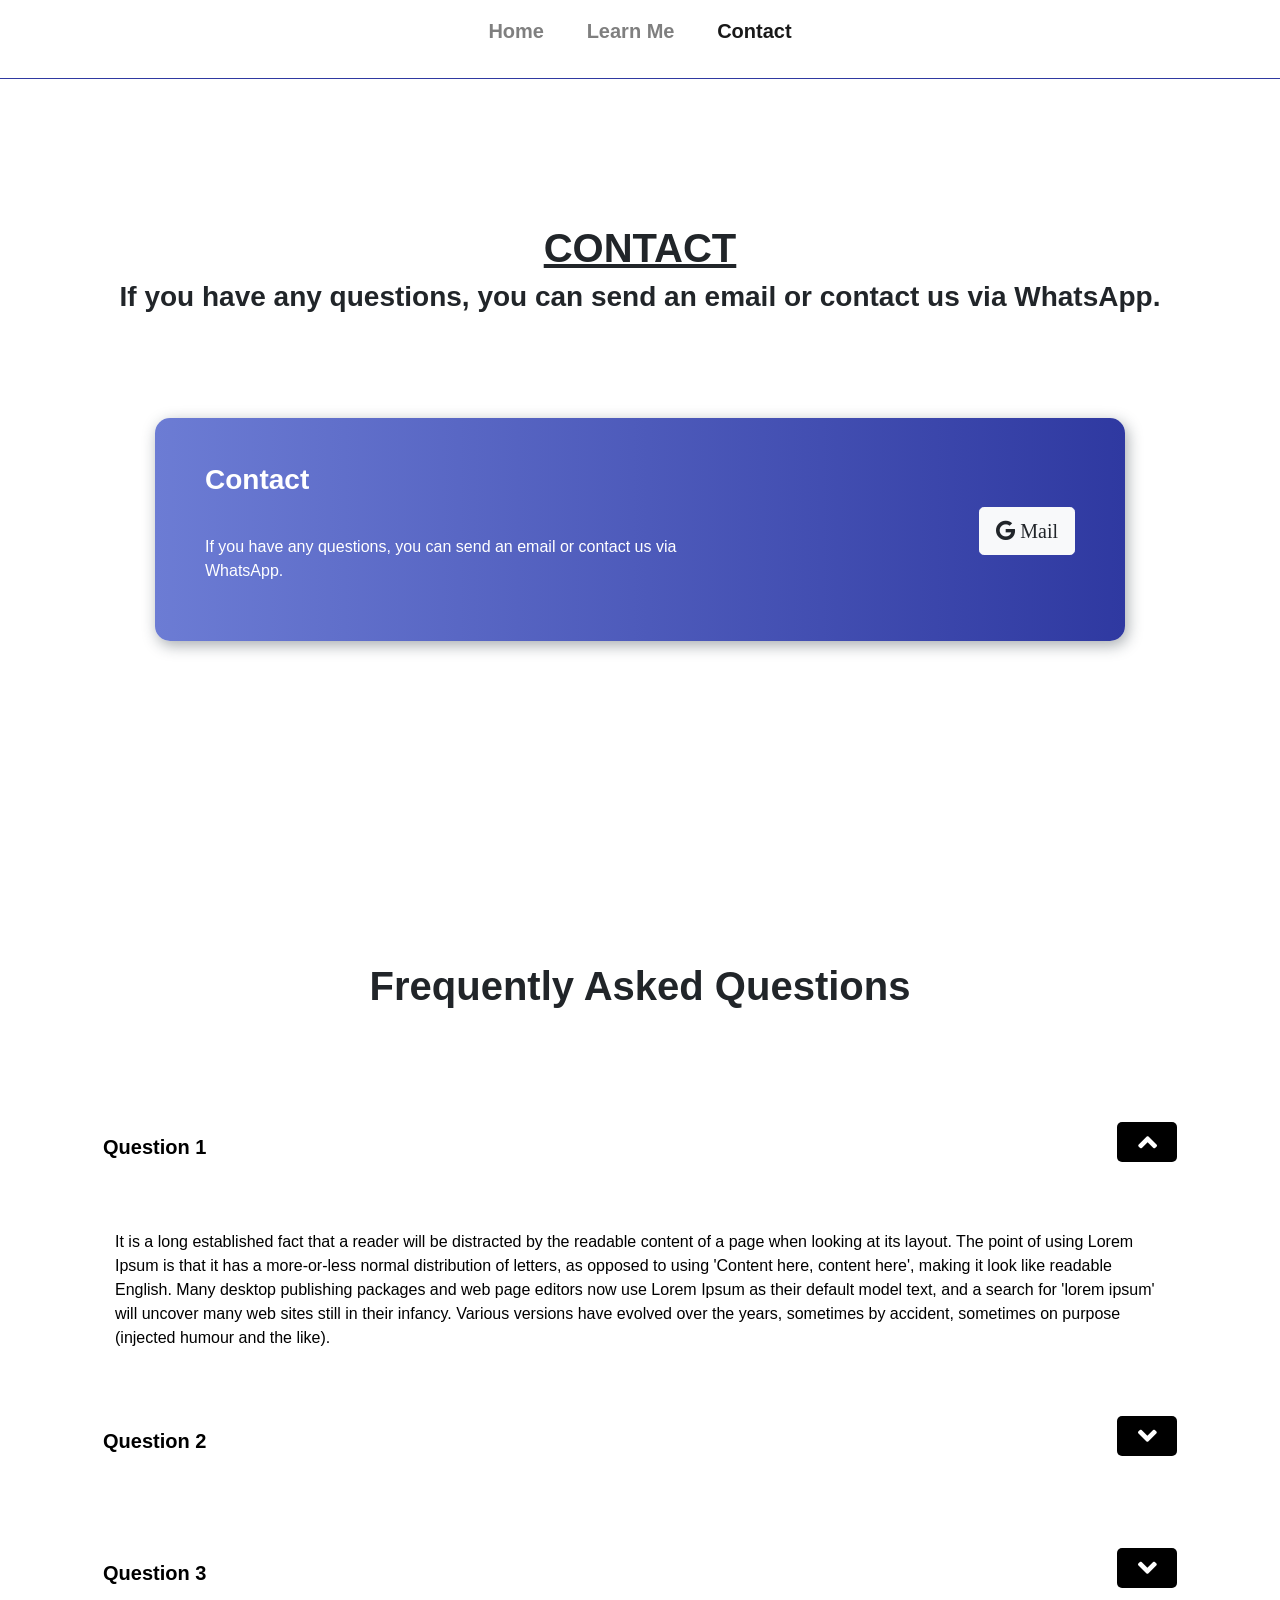
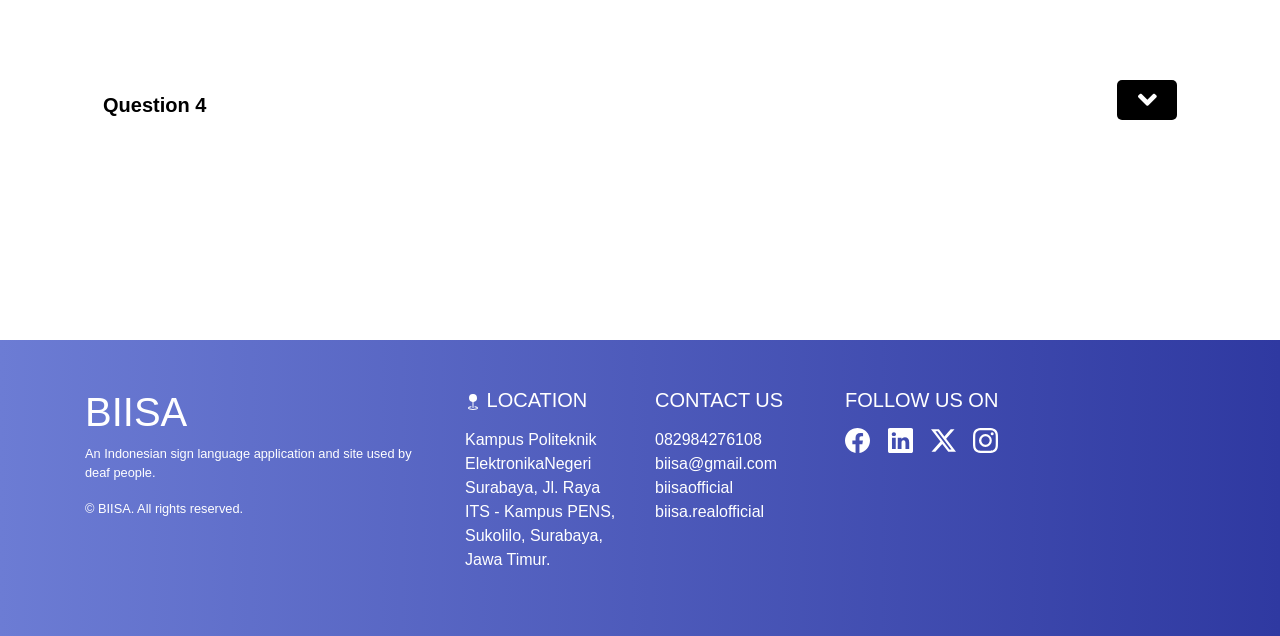
==== contact.html @ 0983f587 "first commit" ====
<!DOCTYPE html>
<html lang="en">
<head>
  <meta charset="UTF-8">
  <meta name="viewport" content="width=device-width, initial-scale=1.0">
  <title>BIISA Education</title>
  <!-- Bootstrap CSS -->
  <link rel="stylesheet" href="https://stackpath.bootstrapcdn.com/bootstrap/4.5.2/css/bootstrap.min.css">
  <link rel="stylesheet" href="https://cdnjs.cloudflare.com/ajax/libs/font-awesome/5.13.1/css/all.min.css" integrity="sha256-2XFplPlrFClt0bIdPgpz8H7ojnk10H69xRqd9+uTShA=" crossorigin="anonymous" />
  <style>
    .navbar{
      transition: all 0.3s;
      background: none;
    }
    .navbar a{
      font-size: 20px;
    }
    .nav-link{
      font-size: 18px;
    }
    .nav-link:hover{
      color: grey;
    }
    .custom-hr {
      border-top: 1px solid #2f39a1;
      margin-bottom: 20px;
      height: 5px;
    }


    .deneb_cta .cta_wrapper {
    padding: 45px 50px 42px;
    max-width: 970px;
    border-radius: 15px;
    margin: auto;
    margin-bottom: -135px;
    position: relative;
    background-image: -moz-linear-gradient(0deg, #6c7cd4 0%, #2f39a1 100%);
    background-image: -webkit-linear-gradient(0deg, #6c7cd4 0%, #2f39a1 100%);
    background-image: -ms-linear-gradient(0deg, #6c7cd4 0%, #2f39a1 100%);
    box-shadow: 2.5px 4.33px 15px 0px rgba(33, 45, 56, 0.4);
    z-index: 1;
}
.deneb_cta .cta_wrapper:after {
    content: "";
    background-position: bottom;
    width: 100%;
    height: 100%;
    position: absolute;
    bottom: 0;
    left: 0;
    z-index: -1;
}
.deneb_cta .cta_wrapper .cta_content h3 {
    color: #fff;
    font-weight: bold;
}
@media (max-width: 767px) {
    .deneb_cta .cta_wrapper .cta_content h3 {
        font-size: 24px;
    }
}
.deneb_cta .cta_wrapper .cta_content h3:after {
    content: "";
    display: block;
    max-width: 110px;
    height: 2px;
    margin-top: 13px;
    margin-bottom: 24px;
}
.deneb_cta .cta_wrapper .cta_content p {
    color: #fff;
}
.deneb_cta .cta_wrapper .button_box {
    float: right;
}
@media only screen and (min-width: 768px) and (max-width: 991px) {
    .deneb_cta .cta_wrapper .button_box {
        float: none;
        text-align: left;
        margin-top: 30px;
    }
}
@media (max-width: 767px) {
    .deneb_cta .cta_wrapper .button_box {
        float: none;
        text-align: center;
        margin-top: 30px;
    }
}
.deneb_cta .cta_wrapper .button_box .deneb_btn {
    background: #fff;
    color: #6c7cd4;
}
.deneb_cta .cta_wrapper .button_box .deneb_btn:hover,
.deneb_cta .cta_wrapper .button_box .deneb_btn:focus {
    box-shadow: 2.5px 4.33px 15px 0px rgba(0, 0, 0, 0.15);
} 


.accordion{
  margin: 40px 0;
}
.accordion .item {
    border: none;
    margin-bottom: 50px;
    background: none;
}
.t-p{
  color: rgb(0, 0, 0);
  padding: 40px 30px 0px 30px;
}
.accordion .item .item-header h2 button.btn.btn-link {
    background: #ffffff;
    color: rgb(0, 0, 0);
    border-radius: 0px;
    
    font-size: 20px;
    font-weight: 400;
    line-height: 2.5;
    text-decoration: none;
}
.accordion .item .item-header {
    border-bottom: none;
    background: transparent;
    padding: 0px;
    margin: 2px;
}

.accordion .item .item-header h2 button {
    color: rgb(10, 8, 8);
    font-size: 20px;
    padding: 15px;
    display: block;
    width: 100%;
    text-align: left;
}

.accordion .item .item-header h2 i {
    float: right;
    font-size: 30px;
    color: #ffffff;
    background-color: rgb(0, 0, 0);
    width: 60px;
    height: 40px;
    display: flex;
    justify-content: center;
    align-items: center;
    border-radius: 5px;
}

button.btn.btn-link.collapsed i {
    transform: rotate(0deg);
}

button.btn.btn-link i {
    transform: rotate(180deg);
    transition: 0.5s;
}





    .footer{
    background-image: -moz-linear-gradient(0deg, #6c7cd4 0%, #2f39a1 100%);
    background-image: -webkit-linear-gradient(0deg, #6c7cd4 0%, #2f39a1 100%);
    background-image: -ms-linear-gradient(0deg, #6c7cd4 0%, #2f39a1 100%);
    }
    
  </style>
</head>
<body>

  <section>
    <nav class="navbar navbar-expand-lg navbar-light">
      <!-- <img src="image/logo.png" class="mt-2" height="40" alt=""> -->
      <button class="navbar-toggler" type="button" data-toggle="collapse" data-target="#navbarSupportedContent" aria-controls="navbarSupportedContent" aria-expanded="false" aria-label="Toggle navigation">
        <span class="navbar-toggler-icon"></span>
      </button>
    
      <div class="collapse navbar-collapse " id="navbarSupportedContent">
        <ul class="navbar-nav mx-auto">
          <li class="nav-item">
            <a class="nav-link" href="index.html"><strong>Home</strong></a>
          </li>&nbsp;&nbsp;&nbsp;&nbsp;&nbsp;&nbsp;
          <li class="nav-item">
            <a class="nav-link" href="learn.html"><strong>Learn Me</strong></a>
          </li>&nbsp;&nbsp;&nbsp;&nbsp;&nbsp;&nbsp;
          <li class="nav-item active">
            <a class="nav-link" href="contact.html"><strong>Contact</strong><span class="sr-only">(current)</span></a>
          </li>
          
        </ul>
        <!-- <ul class="navbar-nav ml-auto">
          <li class="nav-item dropdown">
            <a class="nav-link dropdown-toggle" href="#" id="navbarDropdown" role="button" data-toggle="dropdown" aria-haspopup="true" aria-expanded="false">
              <img src="image/eng.png" height="70">
              EN
            </a>
            <div class="dropdown-menu section rounded" aria-labelledby="navbarDropdown">
              <a class="dropdown-item" href="#">Indonesia</a>
              <a class="dropdown-item" href="#">English</a>
              
            </div>
          </li>
        </ul>&nbsp;&nbsp;&nbsp;&nbsp;&nbsp;&nbsp;&nbsp;&nbsp;&nbsp;&nbsp;&nbsp;
   -->
        <!-- <form class="form-inline my-2 my-lg-0">
          <button class="btn btn-outline-secondary my-2 my-sm-0" type="submit">Login</button>&nbsp;&nbsp;&nbsp;
          <button class="btn  my-2 my-sm-0" type="submit" style="background-color: #2e397a; color: #fff;">Sign Up</button>
        </form> -->
      </div>
    </nav><hr class="custom-hr">
  </section><br><br><br><br><br>

  <h1 class="text-center"><u><strong>CONTACT</strong></u></h1>
  <h3 class="text-center"><strong>If you have any questions, you can send an email or contact us via WhatsApp.</strong></h3>

  <link rel="stylesheet" href="https://cdnjs.cloudflare.com/ajax/libs/font-awesome/5.13.1/css/all.min.css" integrity="sha256-2XFplPlrFClt0bIdPgpz8H7ojnk10H69xRqd9+uTShA=" crossorigin="anonymous" />
  <section class="deneb_cta">
    <div class="container">
      <br><br><br><br>
      <div class="cta_wrapper">
        <div class="row align-items-center">
          <div class="col-lg-7">
            <div class="cta_content">
              <h3>Contact</h3>
              <p>If you have any questions, you can send an email or contact us via WhatsApp.</p>
            </div>
          </div>
          <div class="col-lg-5">
            <div class="button_box">
              <button class="btn btn-light btn-lg action-button" type="button"><i class="fab fa-google fab-icon">&nbsp;Mail</i></button>
            </div>
          </div>
        </div>
      </div>
    </div>
  </section><br><br><br><br><br><br><br><br><br><br><br><br><br><br><br><br><br><br><br>


  <section>
    <div class="container">
      <h1 class="text-center" style="font-size: 40px;"><strong>Frequently Asked Questions</strong></h1><br><br>
      <div class="accordion" id="accordionExample">
        <div class="item">
           <div class="item-header" id="headingOne">
              <h2 class="mb-0">
                 <button class="btn btn-link" type="button" data-toggle="collapse"
                    data-target="#collapseOne" aria-expanded="true" aria-controls="collapseOne">
                 <strong>Question 1</strong>
                 <i class="fa fa-angle-down"></i>
                 </button>
              </h2>
           </div>
           <div id="collapseOne" class="collapse show" aria-labelledby="headingOne"
              data-parent="#accordionExample">
              <div class="t-p">
      It is a long established fact that a reader will be distracted by the readable content of a page when looking at its layout. The point of using Lorem Ipsum is that it has a more-or-less normal distribution of letters, as opposed to using 'Content here, content here', making it look like readable English. Many desktop publishing packages and web page editors now use Lorem Ipsum as their default model text, and a search for 'lorem ipsum' will uncover many web sites still in their infancy. Various versions have evolved over the years, sometimes by accident, sometimes on purpose (injected humour and the like).
              </div>
           </div>
        </div>
        <div class="item">
           <div class="item-header" id="headingTwo">
              <h2 class="mb-0">
                 <button class="btn btn-link collapsed" type="button" data-toggle="collapse"
                    data-target="#collapseTwo" aria-expanded="false" aria-controls="collapseTwo">
                    <strong>Question 2</strong>
                 <i class="fa fa-angle-down"></i>
                 </button>
              </h2>
           </div>
           <div id="collapseTwo" class="collapse" aria-labelledby="headingTwo"
              data-parent="#accordionExample">
              <div class="t-p">
      It is a long established fact that a reader will be distracted by the readable content of a page when looking at its layout. The point of using Lorem Ipsum is that it has a more-or-less normal distribution of letters, as opposed to using 'Content here, content here', making it look like readable English. Many desktop publishing packages and web page editors now use Lorem Ipsum as their default model text, and a search for 'lorem ipsum' will uncover many web sites still in their infancy. Various versions have evolved over the years, sometimes by accident, sometimes on purpose (injected humour and the like).
              </div>
           </div>
        </div>
        <div class="item">
           <div class="item-header" id="headingThree">
              <h2 class="mb-0">
                 <button class="btn btn-link collapsed" type="button" data-toggle="collapse"
                    data-target="#collapseThree" aria-expanded="false"
                    aria-controls="collapseThree">
                    <strong>Question 3</strong>
                 <i class="fa fa-angle-down"></i>
                 </button>
              </h2>
           </div>
           <div id="collapseThree" class="collapse" aria-labelledby="headingThree"
              data-parent="#accordionExample">
              <div class="t-p">
      It is a long established fact that a reader will be distracted by the readable content of a page when looking at its layout. The point of using Lorem Ipsum is that it has a more-or-less normal distribution of letters, as opposed to using 'Content here, content here', making it look like readable English. Many desktop publishing packages and web page editors now use Lorem Ipsum as their default model text, and a search for 'lorem ipsum' will uncover many web sites still in their infancy. Various versions have evolved over the years, sometimes by accident, sometimes on purpose (injected humour and the like).
              </div>
           </div>
        </div>
        <div class="item">
           <div class="item-header" id="headingFour">
              <h2 class="mb-0">
                 <button class="btn btn-link collapsed" type="button" data-toggle="collapse"
                    data-target="#collapseFour" aria-expanded="false"
                    aria-controls="collapseFour">
                    <strong>Question 4</strong>
                 <i class="fa fa-angle-down"></i>
                 </button>
              </h2>
           </div>
           <div id="collapseFour" class="collapse" aria-labelledby="headingFour"
              data-parent="#accordionExample">
              <div class="t-p">
                 It is a long established fact that a reader will be distracted by the readable content of a page when looking at its layout. The point of using Lorem Ipsum is that it has a more-or-less normal distribution of letters, as opposed to using 'Content here, content here', making it look like readable English. Many desktop publishing packages and web page editors now use Lorem Ipsum as their default model text, and a search for 'lorem ipsum' will uncover many web sites still in their infancy. Various versions have evolved over the years, sometimes by accident, sometimes on purpose (injected humour and the like).
              </div>
           </div>
        </div>
      </div>
      </div>
  </section><br><br><br><br><br><br>

  

  <section class="footer">
    <footer class="w-100 py-4 flex-shrink-0">
      <div class="container py-4">
          <div class="row gy-4 gx-5">
              <div class="col-lg-4 col-md-6">
                  <h5 class="h1 text-white">BIISA</h5>
                  <p class="small text-white">An Indonesian sign language application and site used by deaf people.</p>
                  <p class="small text-white mb-0">&copy; BIISA. All rights reserved.</p>
              </div>
              <div class="col-lg-2 col-md-6">
                  <h5 class="text-white mb-3"><svg xmlns="http://www.w3.org/2000/svg" width="16" height="16" fill="currentColor" class="bi bi-geo-fill" viewBox="0 0 16 16">
                    <path fill-rule="evenodd" d="M4 4a4 4 0 1 1 4.5 3.969V13.5a.5.5 0 0 1-1 0V7.97A4 4 0 0 1 4 3.999zm2.493 8.574a.5.5 0 0 1-.411.575c-.712.118-1.28.295-1.655.493a1.319 1.319 0 0 0-.37.265.301.301 0 0 0-.057.09V14l.002.008a.147.147 0 0 0 .016.033.617.617 0 0 0 .145.15c.165.13.435.27.813.395.751.25 1.82.414 3.024.414s2.273-.163 3.024-.414c.378-.126.648-.265.813-.395a.619.619 0 0 0 .146-.15.148.148 0 0 0 .015-.033L12 14v-.004a.301.301 0 0 0-.057-.09 1.318 1.318 0 0 0-.37-.264c-.376-.198-.943-.375-1.655-.493a.5.5 0 1 1 .164-.986c.77.127 1.452.328 1.957.594C12.5 13 13 13.4 13 14c0 .426-.26.752-.544.977-.29.228-.68.413-1.116.558-.878.293-2.059.465-3.34.465-1.281 0-2.462-.172-3.34-.465-.436-.145-.826-.33-1.116-.558C3.26 14.752 3 14.426 3 14c0-.599.5-1 .961-1.243.505-.266 1.187-.467 1.957-.594a.5.5 0 0 1 .575.411"/>
                  </svg>&nbsp;LOCATION</h5>
                  <p class="text-white mb-3">Kampus Politeknik 
                    ElektronikaNegeri 
                    Surabaya, Jl. Raya ITS - 
                    Kampus PENS, Sukolilo, 
                    Surabaya, Jawa Timur.</p>
              </div>
              <div class="col-lg-2 col-md-6">
                  <h5 class="text-white mb-3">CONTACT US</h5>
                  <ul class="list-unstyled text-muted">
                      <li><a href="#" class="text-white mb-3">082984276108</a></li>
                      <li><a href="#" class="text-white mb-3">biisa@gmail.com</a></li>
                      <li><a href="#" class="text-white mb-3">biisaofficial</a></li>
                      <li><a href="#" class="text-white mb-3">biisa.realofficial</a></li>
                  </ul>
              </div>
              <div class="col-lg-4 col-md-6">
                  <h5 class="text-white mb-3">FOLLOW US ON</h5>
                  <svg xmlns="http://www.w3.org/2000/svg" width="25" height="25" fill="currentColor" class="bi bi-facebook" viewBox="0 0 16 16" color="white">
                    <path d="M16 8.049c0-4.446-3.582-8.05-8-8.05C3.58 0-.002 3.603-.002 8.05c0 4.017 2.926 7.347 6.75 7.951v-5.625h-2.03V8.05H6.75V6.275c0-2.017 1.195-3.131 3.022-3.131.876 0 1.791.157 1.791.157v1.98h-1.009c-.993 0-1.303.621-1.303 1.258v1.51h2.218l-.354 2.326H9.25V16c3.824-.604 6.75-3.934 6.75-7.951"/>
                  </svg>
                  &nbsp;&nbsp;
                  <svg xmlns="http://www.w3.org/2000/svg" width="25" height="25" fill="currentColor" class="bi bi-linkedin" viewBox="0 0 16 16" color="white">
                    <path d="M0 1.146C0 .513.526 0 1.175 0h13.65C15.474 0 16 .513 16 1.146v13.708c0 .633-.526 1.146-1.175 1.146H1.175C.526 16 0 15.487 0 14.854V1.146zm4.943 12.248V6.169H2.542v7.225h2.401m-1.2-8.212c.837 0 1.358-.554 1.358-1.248-.015-.709-.52-1.248-1.342-1.248-.822 0-1.359.54-1.359 1.248 0 .694.521 1.248 1.327 1.248h.016zm4.908 8.212V9.359c0-.216.016-.432.08-.586.173-.431.568-.878 1.232-.878.869 0 1.216.662 1.216 1.634v3.865h2.401V9.25c0-2.22-1.184-3.252-2.764-3.252-1.274 0-1.845.7-2.165 1.193v.025h-.016a5.54 5.54 0 0 1 .016-.025V6.169h-2.4c.03.678 0 7.225 0 7.225h2.4"/>
                  </svg>
                  &nbsp;&nbsp;
                  <svg xmlns="http://www.w3.org/2000/svg" width="25" height="25" fill="currentColor" class="bi bi-twitter-x" viewBox="0 0 16 16" color="white">
                    <path d="M12.6.75h2.454l-5.36 6.142L16 15.25h-4.937l-3.867-5.07-4.425 5.07H.316l5.733-6.57L0 .75h5.063l3.495 4.633L12.601.75Zm-.86 13.028h1.36L4.323 2.145H2.865l8.875 11.633Z"/>
                  </svg>
                  &nbsp;&nbsp;
                  <svg xmlns="http://www.w3.org/2000/svg" width="25" height="25" fill="currentColor" class="bi bi-instagram" viewBox="0 0 16 16" color="white">
                    <path d="M8 0C5.829 0 5.556.01 4.703.048 3.85.088 3.269.222 2.76.42a3.917 3.917 0 0 0-1.417.923A3.927 3.927 0 0 0 .42 2.76C.222 3.268.087 3.85.048 4.7.01 5.555 0 5.827 0 8.001c0 2.172.01 2.444.048 3.297.04.852.174 1.433.372 1.942.205.526.478.972.923 1.417.444.445.89.719 1.416.923.51.198 1.09.333 1.942.372C5.555 15.99 5.827 16 8 16s2.444-.01 3.298-.048c.851-.04 1.434-.174 1.943-.372a3.916 3.916 0 0 0 1.416-.923c.445-.445.718-.891.923-1.417.197-.509.332-1.09.372-1.942C15.99 10.445 16 10.173 16 8s-.01-2.445-.048-3.299c-.04-.851-.175-1.433-.372-1.941a3.926 3.926 0 0 0-.923-1.417A3.911 3.911 0 0 0 13.24.42c-.51-.198-1.092-.333-1.943-.372C10.443.01 10.172 0 7.998 0h.003zm-.717 1.442h.718c2.136 0 2.389.007 3.232.046.78.035 1.204.166 1.486.275.373.145.64.319.92.599.28.28.453.546.598.92.11.281.24.705.275 1.485.039.843.047 1.096.047 3.231s-.008 2.389-.047 3.232c-.035.78-.166 1.203-.275 1.485a2.47 2.47 0 0 1-.599.919c-.28.28-.546.453-.92.598-.28.11-.704.24-1.485.276-.843.038-1.096.047-3.232.047s-2.39-.009-3.233-.047c-.78-.036-1.203-.166-1.485-.276a2.478 2.478 0 0 1-.92-.598 2.48 2.48 0 0 1-.6-.92c-.109-.281-.24-.705-.275-1.485-.038-.843-.046-1.096-.046-3.233 0-2.136.008-2.388.046-3.231.036-.78.166-1.204.276-1.486.145-.373.319-.64.599-.92.28-.28.546-.453.92-.598.282-.11.705-.24 1.485-.276.738-.034 1.024-.044 2.515-.045v.002zm4.988 1.328a.96.96 0 1 0 0 1.92.96.96 0 0 0 0-1.92zm-4.27 1.122a4.109 4.109 0 1 0 0 8.217 4.109 4.109 0 0 0 0-8.217zm0 1.441a2.667 2.667 0 1 1 0 5.334 2.667 2.667 0 0 1 0-5.334"/>
                  </svg>
                  
              </div>
          </div>
      </div>
  </footer>
  </section>
    

  

  <!-- Bootstrap JS -->
  <script src="https://code.jquery.com/jquery-3.5.1.slim.min.js"></script>
  <script src="https://cdn.jsdelivr.net/npm/@popperjs/core@2.9.2/dist/umd/popper.min.js"></script>
  <script src="https://stackpath.bootstrapcdn.com/bootstrap/4.5.2/js/bootstrap.min.js"></script>
  <script>
    
  </script>

</body>
</html>
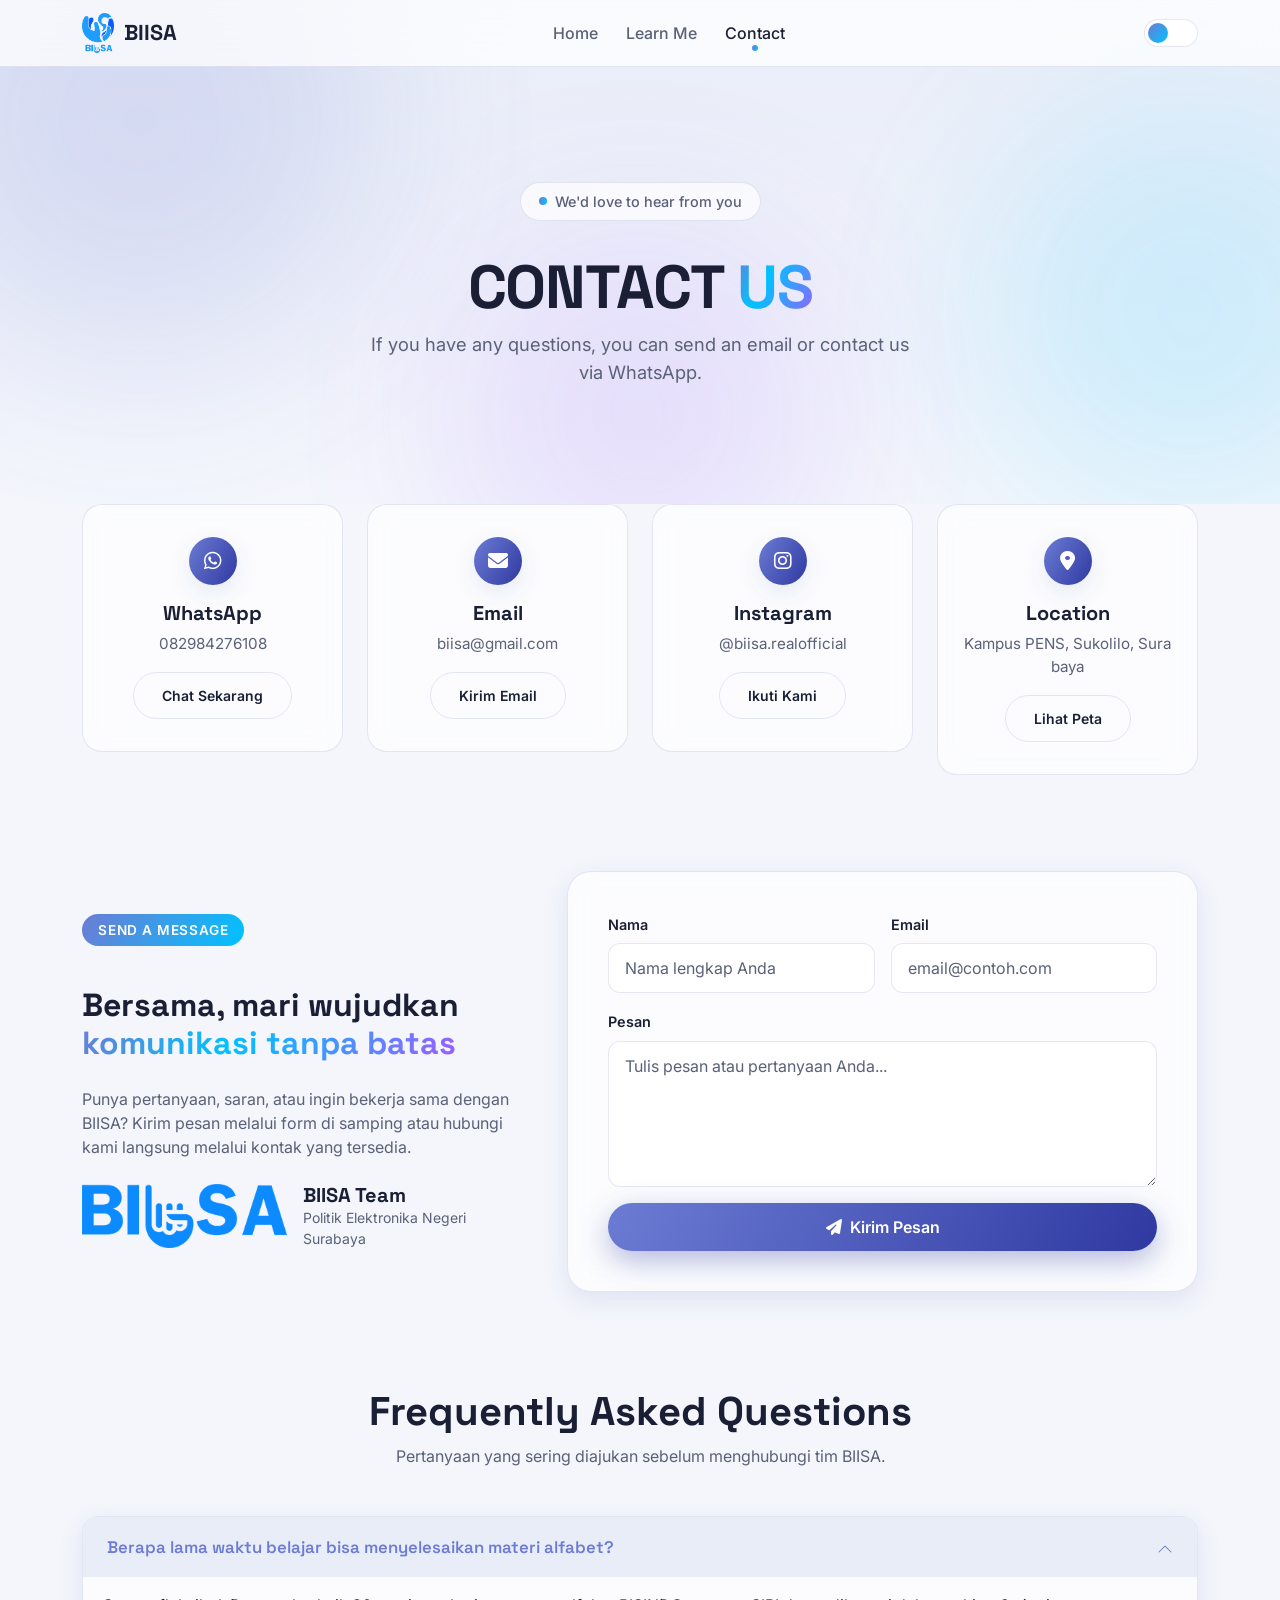
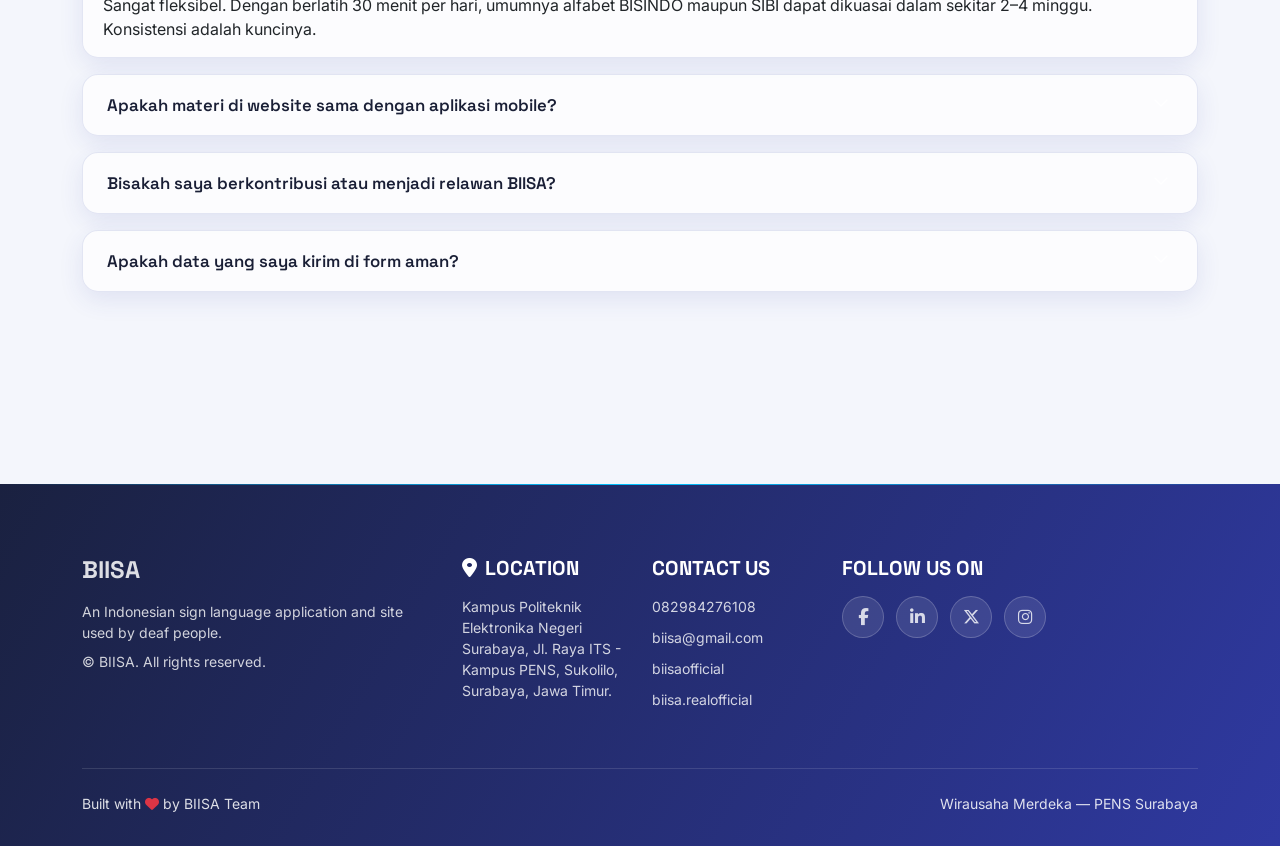
==== commit 247c061d: "upgrade 001" ====
--- a/contact.html
+++ b/contact.html
@@ -3,385 +3,269 @@
 <head>
   <meta charset="UTF-8">
   <meta name="viewport" content="width=device-width, initial-scale=1.0">
-  <title>BIISA Education</title>
-  <!-- Bootstrap CSS -->
-  <link rel="stylesheet" href="https://stackpath.bootstrapcdn.com/bootstrap/4.5.2/css/bootstrap.min.css">
-  <link rel="stylesheet" href="https://cdnjs.cloudflare.com/ajax/libs/font-awesome/5.13.1/css/all.min.css" integrity="sha256-2XFplPlrFClt0bIdPgpz8H7ojnk10H69xRqd9+uTShA=" crossorigin="anonymous" />
-  <style>
-    .navbar{
-      transition: all 0.3s;
-      background: none;
-    }
-    .navbar a{
-      font-size: 20px;
-    }
-    .nav-link{
-      font-size: 18px;
-    }
-    .nav-link:hover{
-      color: grey;
-    }
-    .custom-hr {
-      border-top: 1px solid #2f39a1;
-      margin-bottom: 20px;
-      height: 5px;
-    }
-
-
-    .deneb_cta .cta_wrapper {
-    padding: 45px 50px 42px;
-    max-width: 970px;
-    border-radius: 15px;
-    margin: auto;
-    margin-bottom: -135px;
-    position: relative;
-    background-image: -moz-linear-gradient(0deg, #6c7cd4 0%, #2f39a1 100%);
-    background-image: -webkit-linear-gradient(0deg, #6c7cd4 0%, #2f39a1 100%);
-    background-image: -ms-linear-gradient(0deg, #6c7cd4 0%, #2f39a1 100%);
-    box-shadow: 2.5px 4.33px 15px 0px rgba(33, 45, 56, 0.4);
-    z-index: 1;
-}
-.deneb_cta .cta_wrapper:after {
-    content: "";
-    background-position: bottom;
-    width: 100%;
-    height: 100%;
-    position: absolute;
-    bottom: 0;
-    left: 0;
-    z-index: -1;
-}
-.deneb_cta .cta_wrapper .cta_content h3 {
-    color: #fff;
-    font-weight: bold;
-}
-@media (max-width: 767px) {
-    .deneb_cta .cta_wrapper .cta_content h3 {
-        font-size: 24px;
-    }
-}
-.deneb_cta .cta_wrapper .cta_content h3:after {
-    content: "";
-    display: block;
-    max-width: 110px;
-    height: 2px;
-    margin-top: 13px;
-    margin-bottom: 24px;
-}
-.deneb_cta .cta_wrapper .cta_content p {
-    color: #fff;
-}
-.deneb_cta .cta_wrapper .button_box {
-    float: right;
-}
-@media only screen and (min-width: 768px) and (max-width: 991px) {
-    .deneb_cta .cta_wrapper .button_box {
-        float: none;
-        text-align: left;
-        margin-top: 30px;
-    }
-}
-@media (max-width: 767px) {
-    .deneb_cta .cta_wrapper .button_box {
-        float: none;
-        text-align: center;
-        margin-top: 30px;
-    }
-}
-.deneb_cta .cta_wrapper .button_box .deneb_btn {
-    background: #fff;
-    color: #6c7cd4;
-}
-.deneb_cta .cta_wrapper .button_box .deneb_btn:hover,
-.deneb_cta .cta_wrapper .button_box .deneb_btn:focus {
-    box-shadow: 2.5px 4.33px 15px 0px rgba(0, 0, 0, 0.15);
-} 
-
-
-.accordion{
-  margin: 40px 0;
-}
-.accordion .item {
-    border: none;
-    margin-bottom: 50px;
-    background: none;
-}
-.t-p{
-  color: rgb(0, 0, 0);
-  padding: 40px 30px 0px 30px;
-}
-.accordion .item .item-header h2 button.btn.btn-link {
-    background: #ffffff;
-    color: rgb(0, 0, 0);
-    border-radius: 0px;
-    
-    font-size: 20px;
-    font-weight: 400;
-    line-height: 2.5;
-    text-decoration: none;
-}
-.accordion .item .item-header {
-    border-bottom: none;
-    background: transparent;
-    padding: 0px;
-    margin: 2px;
-}
-
-.accordion .item .item-header h2 button {
-    color: rgb(10, 8, 8);
-    font-size: 20px;
-    padding: 15px;
-    display: block;
-    width: 100%;
-    text-align: left;
-}
-
-.accordion .item .item-header h2 i {
-    float: right;
-    font-size: 30px;
-    color: #ffffff;
-    background-color: rgb(0, 0, 0);
-    width: 60px;
-    height: 40px;
-    display: flex;
-    justify-content: center;
-    align-items: center;
-    border-radius: 5px;
-}
-
-button.btn.btn-link.collapsed i {
-    transform: rotate(0deg);
-}
-
-button.btn.btn-link i {
-    transform: rotate(180deg);
-    transition: 0.5s;
-}
-
-
-
-
-
-    .footer{
-    background-image: -moz-linear-gradient(0deg, #6c7cd4 0%, #2f39a1 100%);
-    background-image: -webkit-linear-gradient(0deg, #6c7cd4 0%, #2f39a1 100%);
-    background-image: -ms-linear-gradient(0deg, #6c7cd4 0%, #2f39a1 100%);
-    }
-    
-  </style>
+  <title>Contact | BIISA Education</title>
+
+  <!-- Bootstrap 5 + Icon + Font -->
+  <link href="https://cdn.jsdelivr.net/npm/bootstrap@5.3.3/dist/css/bootstrap.min.css" rel="stylesheet">
+  <link href="https://cdnjs.cloudflare.com/ajax/libs/font-awesome/6.5.2/css/all.min.css" rel="stylesheet">
+  <link href="https://fonts.googleapis.com/css2?family=Space+Grotesk:wght@400;500;600;700&family=Inter:wght@300;400;500;600;700&display=swap" rel="stylesheet">
+
+  <!-- AOS -->
+  <link href="https://unpkg.com/aos@2.3.1/dist/aos.css" rel="stylesheet">
+
+  <link rel="stylesheet" href="css/style.css">
 </head>
 <body>
 
-  <section>
-    <nav class="navbar navbar-expand-lg navbar-light">
-      <!-- <img src="image/logo.png" class="mt-2" height="40" alt=""> -->
-      <button class="navbar-toggler" type="button" data-toggle="collapse" data-target="#navbarSupportedContent" aria-controls="navbarSupportedContent" aria-expanded="false" aria-label="Toggle navigation">
+  <!-- Navbar -->
+  <nav class="navbar navbar-biisa navbar-expand-lg">
+    <div class="container">
+      <a class="navbar-brand" href="index.html">
+        <img src="image/logo2.png" alt="BIISA Logo">
+        <span>BIISA</span>
+      </a>
+      <button class="navbar-toggler" type="button" data-bs-toggle="collapse" data-bs-target="#navbarSupportedContent" aria-controls="navbarSupportedContent" aria-expanded="false" aria-label="Toggle navigation">
         <span class="navbar-toggler-icon"></span>
       </button>
-    
-      <div class="collapse navbar-collapse " id="navbarSupportedContent">
+
+      <div class="collapse navbar-collapse" id="navbarSupportedContent">
         <ul class="navbar-nav mx-auto">
-          <li class="nav-item">
-            <a class="nav-link" href="index.html"><strong>Home</strong></a>
-          </li>&nbsp;&nbsp;&nbsp;&nbsp;&nbsp;&nbsp;
-          <li class="nav-item">
-            <a class="nav-link" href="learn.html"><strong>Learn Me</strong></a>
-          </li>&nbsp;&nbsp;&nbsp;&nbsp;&nbsp;&nbsp;
-          <li class="nav-item active">
-            <a class="nav-link" href="contact.html"><strong>Contact</strong><span class="sr-only">(current)</span></a>
-          </li>
-          
+          <li class="nav-item"><a class="nav-link" href="index.html">Home</a></li>
+          <li class="nav-item"><a class="nav-link" href="learn.html">Learn Me</a></li>
+          <li class="nav-item"><a class="nav-link" href="contact.html">Contact</a></li>
         </ul>
-        <!-- <ul class="navbar-nav ml-auto">
-          <li class="nav-item dropdown">
-            <a class="nav-link dropdown-toggle" href="#" id="navbarDropdown" role="button" data-toggle="dropdown" aria-haspopup="true" aria-expanded="false">
-              <img src="image/eng.png" height="70">
-              EN
-            </a>
-            <div class="dropdown-menu section rounded" aria-labelledby="navbarDropdown">
-              <a class="dropdown-item" href="#">Indonesia</a>
-              <a class="dropdown-item" href="#">English</a>
-              
-            </div>
-          </li>
-        </ul>&nbsp;&nbsp;&nbsp;&nbsp;&nbsp;&nbsp;&nbsp;&nbsp;&nbsp;&nbsp;&nbsp;
-   -->
-        <!-- <form class="form-inline my-2 my-lg-0">
-          <button class="btn btn-outline-secondary my-2 my-sm-0" type="submit">Login</button>&nbsp;&nbsp;&nbsp;
-          <button class="btn  my-2 my-sm-0" type="submit" style="background-color: #2e397a; color: #fff;">Sign Up</button>
-        </form> -->
-      </div>
-    </nav><hr class="custom-hr">
-  </section><br><br><br><br><br>
-
-  <h1 class="text-center"><u><strong>CONTACT</strong></u></h1>
-  <h3 class="text-center"><strong>If you have any questions, you can send an email or contact us via WhatsApp.</strong></h3>
-
-  <link rel="stylesheet" href="https://cdnjs.cloudflare.com/ajax/libs/font-awesome/5.13.1/css/all.min.css" integrity="sha256-2XFplPlrFClt0bIdPgpz8H7ojnk10H69xRqd9+uTShA=" crossorigin="anonymous" />
-  <section class="deneb_cta">
-    <div class="container">
-      <br><br><br><br>
-      <div class="cta_wrapper">
-        <div class="row align-items-center">
-          <div class="col-lg-7">
-            <div class="cta_content">
-              <h3>Contact</h3>
-              <p>If you have any questions, you can send an email or contact us via WhatsApp.</p>
-            </div>
-          </div>
-          <div class="col-lg-5">
-            <div class="button_box">
-              <button class="btn btn-light btn-lg action-button" type="button"><i class="fab fa-google fab-icon">&nbsp;Mail</i></button>
-            </div>
-          </div>
-        </div>
-      </div>
-    </div>
-  </section><br><br><br><br><br><br><br><br><br><br><br><br><br><br><br><br><br><br><br>
-
-
-  <section>
-    <div class="container">
-      <h1 class="text-center" style="font-size: 40px;"><strong>Frequently Asked Questions</strong></h1><br><br>
-      <div class="accordion" id="accordionExample">
-        <div class="item">
-           <div class="item-header" id="headingOne">
-              <h2 class="mb-0">
-                 <button class="btn btn-link" type="button" data-toggle="collapse"
-                    data-target="#collapseOne" aria-expanded="true" aria-controls="collapseOne">
-                 <strong>Question 1</strong>
-                 <i class="fa fa-angle-down"></i>
-                 </button>
-              </h2>
-           </div>
-           <div id="collapseOne" class="collapse show" aria-labelledby="headingOne"
-              data-parent="#accordionExample">
-              <div class="t-p">
-      It is a long established fact that a reader will be distracted by the readable content of a page when looking at its layout. The point of using Lorem Ipsum is that it has a more-or-less normal distribution of letters, as opposed to using 'Content here, content here', making it look like readable English. Many desktop publishing packages and web page editors now use Lorem Ipsum as their default model text, and a search for 'lorem ipsum' will uncover many web sites still in their infancy. Various versions have evolved over the years, sometimes by accident, sometimes on purpose (injected humour and the like).
+        <div class="d-flex align-items-center justify-content-center">
+          <button class="theme-toggle" type="button" aria-label="Toggle dark mode"></button>
+        </div>
+      </div>
+    </div>
+  </nav>
+
+  <!-- Page header -->
+  <section class="hero" style="min-height: 56vh; padding: 160px 0 80px;">
+    <div class="hero-blobs">
+      <div class="blob blob-1"></div>
+      <div class="blob blob-2"></div>
+      <div class="blob blob-3"></div>
+    </div>
+    <div class="container text-center" data-aos="fade-up">
+      <span class="badge-chip mb-3"><span class="dot"></span> We'd love to hear from you</span>
+      <h1 class="display-4 fw-bold mt-3">CONTACT <span class="text-gradient">US</span></h1>
+      <p class="hero-sub mx-auto">
+        If you have any questions, you can send an email or contact us via WhatsApp.
+      </p>
+    </div>
+  </section>
+
+  <!-- Contact info -->
+  <section class="section-pad pt-0">
+    <div class="container">
+      <div class="row g-4">
+
+        <div class="col-md-6 col-lg-3" data-aos="fade-up">
+          <div class="info-card">
+            <span class="icon-btn"><i class="fa-brands fa-whatsapp"></i></span>
+            <h5 class="fw-bold">WhatsApp</h5>
+            <p>082984276108</p>
+            <a href="https://wa.me/6282984276108" target="_blank" rel="noopener" class="btn btn-ghost btn-sm mt-3">Chat Sekarang</a>
+          </div>
+        </div>
+
+        <div class="col-md-6 col-lg-3" data-aos="fade-up" data-aos-delay="100">
+          <div class="info-card">
+            <span class="icon-btn"><i class="fa-solid fa-envelope"></i></span>
+            <h5 class="fw-bold">Email</h5>
+            <p>biisa@gmail.com</p>
+            <a href="mailto:biisa@gmail.com" class="btn btn-ghost btn-sm mt-3">Kirim Email</a>
+          </div>
+        </div>
+
+        <div class="col-md-6 col-lg-3" data-aos="fade-up" data-aos-delay="200">
+          <div class="info-card">
+            <span class="icon-btn"><i class="fa-brands fa-instagram"></i></span>
+            <h5 class="fw-bold">Instagram</h5>
+            <p>@biisa.realofficial</p>
+            <a href="#" class="btn btn-ghost btn-sm mt-3">Ikuti Kami</a>
+          </div>
+        </div>
+
+        <div class="col-md-6 col-lg-3" data-aos="fade-up" data-aos-delay="300">
+          <div class="info-card">
+            <span class="icon-btn"><i class="fa-solid fa-location-dot"></i></span>
+            <h5 class="fw-bold">Location</h5>
+            <p>Kampus PENS, Sukolilo, Surabaya</p>
+            <a href="#" class="btn btn-ghost btn-sm mt-3">Lihat Peta</a>
+          </div>
+        </div>
+
+      </div>
+    </div>
+  </section>
+
+  <!-- Contact form -->
+  <section class="section-pad pt-0">
+    <div class="container">
+      <div class="row g-5 align-items-center">
+        <div class="col-lg-5" data-aos="fade-right">
+          <span class="feature-chip mb-4">Send a Message</span>
+          <h2 class="fw-bold mt-3 mb-4">Bersama, mari wujudkan <span class="text-gradient">komunikasi tanpa batas</span></h2>
+          <p class="mb-4">
+            Punya pertanyaan, saran, atau ingin bekerja sama dengan BIISA? Kirim pesan melalui form di
+            samping atau hubungi kami langsung melalui kontak yang tersedia.
+          </p>
+          <div class="d-flex align-items-center gap-3 mt-4">
+            <img src="image/logo.png" alt="BIISA" style="height: 64px;">
+            <div>
+              <h5 class="fw-bold mb-0">BIISA Team</h5>
+              <p class="small mb-0">Politik Elektronika Negeri Surabaya</p>
+            </div>
+          </div>
+        </div>
+
+        <div class="col-lg-7" data-aos="fade-left">
+          <div class="form-glass">
+            <div id="formAlert" class="alert d-none" role="alert"></div>
+            <form id="contactForm" novalidate>
+              <div class="row g-3">
+                <div class="col-md-6">
+                  <label for="contactName" class="form-label">Nama</label>
+                  <input type="text" class="form-control" id="contactName" placeholder="Nama lengkap Anda">
+                </div>
+                <div class="col-md-6">
+                  <label for="contactEmail" class="form-label">Email</label>
+                  <input type="email" class="form-control" id="contactEmail" placeholder="email@contoh.com">
+                </div>
+                <div class="col-12">
+                  <label for="contactMessage" class="form-label">Pesan</label>
+                  <textarea class="form-control" id="contactMessage" rows="5" placeholder="Tulis pesan atau pertanyaan Anda..."></textarea>
+                </div>
+                <div class="col-12">
+                  <button type="submit" class="btn btn-biisa w-100">
+                    <i class="fa-solid fa-paper-plane me-2"></i>Kirim Pesan
+                  </button>
+                </div>
               </div>
-           </div>
-        </div>
-        <div class="item">
-           <div class="item-header" id="headingTwo">
-              <h2 class="mb-0">
-                 <button class="btn btn-link collapsed" type="button" data-toggle="collapse"
-                    data-target="#collapseTwo" aria-expanded="false" aria-controls="collapseTwo">
-                    <strong>Question 2</strong>
-                 <i class="fa fa-angle-down"></i>
-                 </button>
-              </h2>
-           </div>
-           <div id="collapseTwo" class="collapse" aria-labelledby="headingTwo"
-              data-parent="#accordionExample">
-              <div class="t-p">
-      It is a long established fact that a reader will be distracted by the readable content of a page when looking at its layout. The point of using Lorem Ipsum is that it has a more-or-less normal distribution of letters, as opposed to using 'Content here, content here', making it look like readable English. Many desktop publishing packages and web page editors now use Lorem Ipsum as their default model text, and a search for 'lorem ipsum' will uncover many web sites still in their infancy. Various versions have evolved over the years, sometimes by accident, sometimes on purpose (injected humour and the like).
-              </div>
-           </div>
-        </div>
-        <div class="item">
-           <div class="item-header" id="headingThree">
-              <h2 class="mb-0">
-                 <button class="btn btn-link collapsed" type="button" data-toggle="collapse"
-                    data-target="#collapseThree" aria-expanded="false"
-                    aria-controls="collapseThree">
-                    <strong>Question 3</strong>
-                 <i class="fa fa-angle-down"></i>
-                 </button>
-              </h2>
-           </div>
-           <div id="collapseThree" class="collapse" aria-labelledby="headingThree"
-              data-parent="#accordionExample">
-              <div class="t-p">
-      It is a long established fact that a reader will be distracted by the readable content of a page when looking at its layout. The point of using Lorem Ipsum is that it has a more-or-less normal distribution of letters, as opposed to using 'Content here, content here', making it look like readable English. Many desktop publishing packages and web page editors now use Lorem Ipsum as their default model text, and a search for 'lorem ipsum' will uncover many web sites still in their infancy. Various versions have evolved over the years, sometimes by accident, sometimes on purpose (injected humour and the like).
-              </div>
-           </div>
-        </div>
-        <div class="item">
-           <div class="item-header" id="headingFour">
-              <h2 class="mb-0">
-                 <button class="btn btn-link collapsed" type="button" data-toggle="collapse"
-                    data-target="#collapseFour" aria-expanded="false"
-                    aria-controls="collapseFour">
-                    <strong>Question 4</strong>
-                 <i class="fa fa-angle-down"></i>
-                 </button>
-              </h2>
-           </div>
-           <div id="collapseFour" class="collapse" aria-labelledby="headingFour"
-              data-parent="#accordionExample">
-              <div class="t-p">
-                 It is a long established fact that a reader will be distracted by the readable content of a page when looking at its layout. The point of using Lorem Ipsum is that it has a more-or-less normal distribution of letters, as opposed to using 'Content here, content here', making it look like readable English. Many desktop publishing packages and web page editors now use Lorem Ipsum as their default model text, and a search for 'lorem ipsum' will uncover many web sites still in their infancy. Various versions have evolved over the years, sometimes by accident, sometimes on purpose (injected humour and the like).
-              </div>
-           </div>
-        </div>
-      </div>
-      </div>
-  </section><br><br><br><br><br><br>
-
-  
-
-  <section class="footer">
-    <footer class="w-100 py-4 flex-shrink-0">
-      <div class="container py-4">
-          <div class="row gy-4 gx-5">
-              <div class="col-lg-4 col-md-6">
-                  <h5 class="h1 text-white">BIISA</h5>
-                  <p class="small text-white">An Indonesian sign language application and site used by deaf people.</p>
-                  <p class="small text-white mb-0">&copy; BIISA. All rights reserved.</p>
-              </div>
-              <div class="col-lg-2 col-md-6">
-                  <h5 class="text-white mb-3"><svg xmlns="http://www.w3.org/2000/svg" width="16" height="16" fill="currentColor" class="bi bi-geo-fill" viewBox="0 0 16 16">
-                    <path fill-rule="evenodd" d="M4 4a4 4 0 1 1 4.5 3.969V13.5a.5.5 0 0 1-1 0V7.97A4 4 0 0 1 4 3.999zm2.493 8.574a.5.5 0 0 1-.411.575c-.712.118-1.28.295-1.655.493a1.319 1.319 0 0 0-.37.265.301.301 0 0 0-.057.09V14l.002.008a.147.147 0 0 0 .016.033.617.617 0 0 0 .145.15c.165.13.435.27.813.395.751.25 1.82.414 3.024.414s2.273-.163 3.024-.414c.378-.126.648-.265.813-.395a.619.619 0 0 0 .146-.15.148.148 0 0 0 .015-.033L12 14v-.004a.301.301 0 0 0-.057-.09 1.318 1.318 0 0 0-.37-.264c-.376-.198-.943-.375-1.655-.493a.5.5 0 1 1 .164-.986c.77.127 1.452.328 1.957.594C12.5 13 13 13.4 13 14c0 .426-.26.752-.544.977-.29.228-.68.413-1.116.558-.878.293-2.059.465-3.34.465-1.281 0-2.462-.172-3.34-.465-.436-.145-.826-.33-1.116-.558C3.26 14.752 3 14.426 3 14c0-.599.5-1 .961-1.243.505-.266 1.187-.467 1.957-.594a.5.5 0 0 1 .575.411"/>
-                  </svg>&nbsp;LOCATION</h5>
-                  <p class="text-white mb-3">Kampus Politeknik 
-                    ElektronikaNegeri 
-                    Surabaya, Jl. Raya ITS - 
-                    Kampus PENS, Sukolilo, 
-                    Surabaya, Jawa Timur.</p>
-              </div>
-              <div class="col-lg-2 col-md-6">
-                  <h5 class="text-white mb-3">CONTACT US</h5>
-                  <ul class="list-unstyled text-muted">
-                      <li><a href="#" class="text-white mb-3">082984276108</a></li>
-                      <li><a href="#" class="text-white mb-3">biisa@gmail.com</a></li>
-                      <li><a href="#" class="text-white mb-3">biisaofficial</a></li>
-                      <li><a href="#" class="text-white mb-3">biisa.realofficial</a></li>
-                  </ul>
-              </div>
-              <div class="col-lg-4 col-md-6">
-                  <h5 class="text-white mb-3">FOLLOW US ON</h5>
-                  <svg xmlns="http://www.w3.org/2000/svg" width="25" height="25" fill="currentColor" class="bi bi-facebook" viewBox="0 0 16 16" color="white">
-                    <path d="M16 8.049c0-4.446-3.582-8.05-8-8.05C3.58 0-.002 3.603-.002 8.05c0 4.017 2.926 7.347 6.75 7.951v-5.625h-2.03V8.05H6.75V6.275c0-2.017 1.195-3.131 3.022-3.131.876 0 1.791.157 1.791.157v1.98h-1.009c-.993 0-1.303.621-1.303 1.258v1.51h2.218l-.354 2.326H9.25V16c3.824-.604 6.75-3.934 6.75-7.951"/>
-                  </svg>
-                  &nbsp;&nbsp;
-                  <svg xmlns="http://www.w3.org/2000/svg" width="25" height="25" fill="currentColor" class="bi bi-linkedin" viewBox="0 0 16 16" color="white">
-                    <path d="M0 1.146C0 .513.526 0 1.175 0h13.65C15.474 0 16 .513 16 1.146v13.708c0 .633-.526 1.146-1.175 1.146H1.175C.526 16 0 15.487 0 14.854V1.146zm4.943 12.248V6.169H2.542v7.225h2.401m-1.2-8.212c.837 0 1.358-.554 1.358-1.248-.015-.709-.52-1.248-1.342-1.248-.822 0-1.359.54-1.359 1.248 0 .694.521 1.248 1.327 1.248h.016zm4.908 8.212V9.359c0-.216.016-.432.08-.586.173-.431.568-.878 1.232-.878.869 0 1.216.662 1.216 1.634v3.865h2.401V9.25c0-2.22-1.184-3.252-2.764-3.252-1.274 0-1.845.7-2.165 1.193v.025h-.016a5.54 5.54 0 0 1 .016-.025V6.169h-2.4c.03.678 0 7.225 0 7.225h2.4"/>
-                  </svg>
-                  &nbsp;&nbsp;
-                  <svg xmlns="http://www.w3.org/2000/svg" width="25" height="25" fill="currentColor" class="bi bi-twitter-x" viewBox="0 0 16 16" color="white">
-                    <path d="M12.6.75h2.454l-5.36 6.142L16 15.25h-4.937l-3.867-5.07-4.425 5.07H.316l5.733-6.57L0 .75h5.063l3.495 4.633L12.601.75Zm-.86 13.028h1.36L4.323 2.145H2.865l8.875 11.633Z"/>
-                  </svg>
-                  &nbsp;&nbsp;
-                  <svg xmlns="http://www.w3.org/2000/svg" width="25" height="25" fill="currentColor" class="bi bi-instagram" viewBox="0 0 16 16" color="white">
-                    <path d="M8 0C5.829 0 5.556.01 4.703.048 3.85.088 3.269.222 2.76.42a3.917 3.917 0 0 0-1.417.923A3.927 3.927 0 0 0 .42 2.76C.222 3.268.087 3.85.048 4.7.01 5.555 0 5.827 0 8.001c0 2.172.01 2.444.048 3.297.04.852.174 1.433.372 1.942.205.526.478.972.923 1.417.444.445.89.719 1.416.923.51.198 1.09.333 1.942.372C5.555 15.99 5.827 16 8 16s2.444-.01 3.298-.048c.851-.04 1.434-.174 1.943-.372a3.916 3.916 0 0 0 1.416-.923c.445-.445.718-.891.923-1.417.197-.509.332-1.09.372-1.942C15.99 10.445 16 10.173 16 8s-.01-2.445-.048-3.299c-.04-.851-.175-1.433-.372-1.941a3.926 3.926 0 0 0-.923-1.417A3.911 3.911 0 0 0 13.24.42c-.51-.198-1.092-.333-1.943-.372C10.443.01 10.172 0 7.998 0h.003zm-.717 1.442h.718c2.136 0 2.389.007 3.232.046.78.035 1.204.166 1.486.275.373.145.64.319.92.599.28.28.453.546.598.92.11.281.24.705.275 1.485.039.843.047 1.096.047 3.231s-.008 2.389-.047 3.232c-.035.78-.166 1.203-.275 1.485a2.47 2.47 0 0 1-.599.919c-.28.28-.546.453-.92.598-.28.11-.704.24-1.485.276-.843.038-1.096.047-3.232.047s-2.39-.009-3.233-.047c-.78-.036-1.203-.166-1.485-.276a2.478 2.478 0 0 1-.92-.598 2.48 2.48 0 0 1-.6-.92c-.109-.281-.24-.705-.275-1.485-.038-.843-.046-1.096-.046-3.233 0-2.136.008-2.388.046-3.231.036-.78.166-1.204.276-1.486.145-.373.319-.64.599-.92.28-.28.546-.453.92-.598.282-.11.705-.24 1.485-.276.738-.034 1.024-.044 2.515-.045v.002zm4.988 1.328a.96.96 0 1 0 0 1.92.96.96 0 0 0 0-1.92zm-4.27 1.122a4.109 4.109 0 1 0 0 8.217 4.109 4.109 0 0 0 0-8.217zm0 1.441a2.667 2.667 0 1 1 0 5.334 2.667 2.667 0 0 1 0-5.334"/>
-                  </svg>
-                  
-              </div>
-          </div>
-      </div>
+            </form>
+          </div>
+        </div>
+      </div>
+    </div>
+  </section>
+
+  <!-- FAQ -->
+  <section class="section-pad pt-0">
+    <div class="container">
+      <div class="text-center mb-5" data-aos="fade-up">
+        <h2 class="display-6 fw-bold">Frequently Asked Questions</h2>
+        <p class="intro mx-auto">Pertanyaan yang sering diajukan sebelum menghubungi tim BIISA.</p>
+      </div>
+
+      <div class="accordion accordion-biisa" id="faqAccordion" data-aos="fade-up">
+        <div class="accordion-item">
+          <h2 class="accordion-header">
+            <button class="accordion-button" type="button" data-bs-toggle="collapse" data-bs-target="#faq1" aria-expanded="true" aria-controls="faq1">
+              Berapa lama waktu belajar bisa menyelesaikan materi alfabet?
+            </button>
+          </h2>
+          <div id="faq1" class="accordion-collapse collapse show" data-bs-parent="#faqAccordion">
+            <div class="accordion-body">
+              Sangat fleksibel. Dengan berlatih 30 menit per hari, umumnya alfabet BISINDO maupun SIBI
+              dapat dikuasai dalam sekitar 2–4 minggu. Konsistensi adalah kuncinya.
+            </div>
+          </div>
+        </div>
+
+        <div class="accordion-item">
+          <h2 class="accordion-header">
+            <button class="accordion-button collapsed" type="button" data-bs-toggle="collapse" data-bs-target="#faq2" aria-expanded="false" aria-controls="faq2">
+              Apakah materi di website sama dengan aplikasi mobile?
+            </button>
+          </h2>
+          <div id="faq2" class="accordion-collapse collapse" data-bs-parent="#faqAccordion">
+            <div class="accordion-body">
+              Ya. Website dan aplikasi mobile BIISA memiliki materi alfabet yang sama dan saling
+              melengkapi. Website cocok untuk belajar di laptop/komputer, sedangkan aplikasi praktis
+              dibawa ke mana pun.
+            </div>
+          </div>
+        </div>
+
+        <div class="accordion-item">
+          <h2 class="accordion-header">
+            <button class="accordion-button collapsed" type="button" data-bs-toggle="collapse" data-bs-target="#faq3" aria-expanded="false" aria-controls="faq3">
+              Bisakah saya berkontribusi atau menjadi relawan BIISA?
+            </button>
+          </h2>
+          <div id="faq3" class="accordion-collapse collapse" data-bs-parent="#faqAccordion">
+            <div class="accordion-body">
+              Pasti bisa! BIISA selalu terbuka untuk relawan, pengajar, dan kolaborator. Silakan kirim
+              pesan melalui form kontak di halaman ini atau hubungi kami via email.
+            </div>
+          </div>
+        </div>
+
+        <div class="accordion-item">
+          <h2 class="accordion-header">
+            <button class="accordion-button collapsed" type="button" data-bs-toggle="collapse" data-bs-target="#faq4" aria-expanded="false" aria-controls="faq4">
+              Apakah data yang saya kirim di form aman?
+            </button>
+          </h2>
+          <div id="faq4" class="accordion-collapse collapse" data-bs-parent="#faqAccordion">
+            <div class="accordion-body">
+              Ya. Form kontak membuka aplikasi email Anda untuk mengirim pesan, sehingga data Anda
+              tidak tersimpan di server website dan hanya dikirimkan langsung kepada tim BIISA.
+            </div>
+          </div>
+        </div>
+      </div>
+    </div>
+  </section>
+
+  <!-- Footer -->
+  <footer class="footer-biisa">
+    <div class="container">
+      <div class="row gy-4">
+        <div class="col-lg-4 col-md-6">
+          <h1 class="h4 fw-bold mb-3">BIISA</h1>
+          <p class="small mb-2">An Indonesian sign language application and site used by deaf people.</p>
+          <p class="small mb-0">&copy; BIISA. All rights reserved.</p>
+        </div>
+        <div class="col-lg-2 col-md-6">
+          <h5 class="fw-bold mb-3"><i class="fa-solid fa-location-dot me-2"></i>LOCATION</h5>
+          <p class="small mb-0">Kampus Politeknik Elektronika Negeri Surabaya, Jl. Raya ITS - Kampus PENS, Sukolilo, Surabaya, Jawa Timur.</p>
+        </div>
+        <div class="col-lg-2 col-md-6">
+          <h5 class="fw-bold mb-3">CONTACT US</h5>
+          <ul class="footer-links small">
+            <li><a href="tel:082984276108">082984276108</a></li>
+            <li><a href="mailto:biisa@gmail.com">biisa@gmail.com</a></li>
+            <li><a href="#">biisaofficial</a></li>
+            <li><a href="#">biisa.realofficial</a></li>
+          </ul>
+        </div>
+        <div class="col-lg-4 col-md-6">
+          <h5 class="fw-bold mb-3">FOLLOW US ON</h5>
+          <div class="social-row">
+            <a href="#" class="social-circle" aria-label="Facebook"><i class="fa-brands fa-facebook-f"></i></a>
+            <a href="#" class="social-circle" aria-label="LinkedIn"><i class="fa-brands fa-linkedin-in"></i></a>
+            <a href="#" class="social-circle" aria-label="Twitter / X"><i class="fa-brands fa-x-twitter"></i></a>
+            <a href="#" class="social-circle" aria-label="Instagram"><i class="fa-brands fa-instagram"></i></a>
+          </div>
+        </div>
+      </div>
+      <div class="footer-bottom d-flex flex-wrap justify-content-between align-items-center small">
+        <span>Built with <i class="fa-solid fa-heart text-danger"></i> by BIISA Team</span>
+        <span>Wirausaha Merdeka — PENS Surabaya</span>
+      </div>
+    </div>
   </footer>
-  </section>
-    
-
-  
-
-  <!-- Bootstrap JS -->
-  <script src="https://code.jquery.com/jquery-3.5.1.slim.min.js"></script>
-  <script src="https://cdn.jsdelivr.net/npm/@popperjs/core@2.9.2/dist/umd/popper.min.js"></script>
-  <script src="https://stackpath.bootstrapcdn.com/bootstrap/4.5.2/js/bootstrap.min.js"></script>
-  <script>
-    
-  </script>
-
+
+  <!-- Back to top -->
+  <button class="back-to-top" aria-label="Back to top"><i class="fa-solid fa-chevron-up"></i></button>
+
+  <!-- Scripts -->
+  <script src="https://unpkg.com/aos@2.3.1/dist/aos.js"></script>
+  <script src="https://cdn.jsdelivr.net/npm/bootstrap@5.3.3/dist/js/bootstrap.bundle.min.js"></script>
+  <script src="js/main.js"></script>
 </body>
-</html>
+</html>
--- a/css/style.css
+++ b/css/style.css
@@ -0,0 +1,1102 @@
+:root {
+  --grad-1: #6c7cd4;
+  --grad-2: #2f39a1;
+  --accent: #00c2ff;
+  --accent-2: #9d5cff;
+  --bg: #f4f6fc;
+  --bg-soft: #e9edf8;
+  --surface: #ffffff;
+  --surface-2: #ffffff;
+  --glass: rgba(255, 255, 255, 0.7);
+  --border: rgba(47, 57, 161, 0.12);
+  --text: #1a1f36;
+  --text-muted: #5a6178;
+  --shadow: 0 20px 60px rgba(47, 57, 161, 0.12);
+  --shadow-sm: 0 8px 24px rgba(47, 57, 161, 0.10);
+  --nav-bg: rgba(255, 255, 255, 0.75);
+  --hero-blob-1: rgba(108, 124, 212, 0.25);
+  --hero-blob-2: rgba(0, 194, 255, 0.2);
+  --hero-blob-3: rgba(157, 92, 255, 0.2);
+  --input-bg: #ffffff;
+}
+
+[data-theme="dark"] {
+  --grad-1: #7c8cf0;
+  --grad-2: #3b46c9;
+  --bg: #070b16;
+  --bg-soft: #0d1428;
+  --surface: #111a33;
+  --surface-2: #16213e;
+  --glass: rgba(17, 26, 51, 0.6);
+  --border: rgba(124, 140, 240, 0.18);
+  --text: #e8ecf9;
+  --text-muted: #9aa3c0;
+  --shadow: 0 20px 60px rgba(0, 0, 0, 0.5);
+  --shadow-sm: 0 8px 24px rgba(0, 0, 0, 0.35);
+  --nav-bg: rgba(7, 11, 22, 0.75);
+  --hero-blob-1: rgba(124, 140, 240, 0.28);
+  --hero-blob-2: rgba(0, 194, 255, 0.22);
+  --hero-blob-3: rgba(157, 92, 255, 0.24);
+  --input-bg: #0d1428;
+}
+
+* {
+  box-sizing: border-box;
+}
+
+html {
+  scroll-behavior: smooth;
+}
+
+body {
+  font-family: "Inter", "Open Sans", sans-serif;
+  background-color: var(--bg);
+  color: var(--text);
+  overflow-x: hidden;
+  transition: background-color 0.35s ease, color 0.35s ease;
+}
+
+h1, h2, h3, h4, h5, h6,
+.display-1, .display-2, .display-3, .display-4, .display-5, .display-6 {
+  font-family: "Space Grotesk", "Inter", sans-serif;
+  color: var(--text);
+}
+
+p {
+  color: var(--text-muted);
+}
+
+a {
+  color: var(--grad-1);
+  text-decoration: none;
+}
+
+a:hover {
+  color: var(--accent);
+}
+
+.text-gradient {
+  background: linear-gradient(120deg, var(--grad-1), var(--accent) 40%, var(--accent-2));
+  -webkit-background-clip: text;
+  background-clip: text;
+  -webkit-text-fill-color: transparent;
+}
+
+.section-pad {
+  padding: 96px 0;
+}
+
+/* ===== Animated background blobs ===== */
+.hero-blobs {
+  position: absolute;
+  inset: 0;
+  overflow: hidden;
+  pointer-events: none;
+  z-index: 0;
+}
+
+.blob {
+  position: absolute;
+  border-radius: 50%;
+  filter: blur(90px);
+  opacity: 0.7;
+  animation: float 12s ease-in-out infinite;
+}
+
+.blob-1 {
+  width: 480px;
+  height: 480px;
+  background: var(--hero-blob-1);
+  top: -120px;
+  left: -100px;
+}
+
+.blob-2 {
+  width: 420px;
+  height: 420px;
+  background: var(--hero-blob-2);
+  top: 20%;
+  right: -120px;
+  animation-delay: -4s;
+}
+
+.blob-3 {
+  width: 380px;
+  height: 380px;
+  background: var(--hero-blob-3);
+  bottom: -100px;
+  left: 35%;
+  animation-delay: -8s;
+}
+
+@keyframes float {
+  0%, 100% { transform: translate(0, 0) scale(1); }
+  33% { transform: translate(30px, -30px) scale(1.08); }
+  66% { transform: translate(-20px, 20px) scale(0.95); }
+}
+
+/* ===== Navbar ===== */
+.navbar-biisa {
+  position: fixed;
+  top: 0;
+  left: 0;
+  right: 0;
+  z-index: 1030;
+  background: var(--nav-bg);
+  backdrop-filter: blur(16px);
+  -webkit-backdrop-filter: blur(16px);
+  border-bottom: 1px solid var(--border);
+  transition: box-shadow 0.3s ease, background 0.35s ease;
+}
+
+.navbar-biisa.scrolled {
+  box-shadow: var(--shadow-sm);
+}
+
+.navbar-biisa .navbar-brand {
+  display: flex;
+  align-items: center;
+  gap: 10px;
+  font-family: "Space Grotesk", sans-serif;
+  font-weight: 700;
+  font-size: 1.35rem;
+  color: var(--text);
+}
+
+.navbar-biisa .navbar-brand img {
+  height: 40px;
+}
+
+.navbar-biisa .nav-link {
+  font-weight: 500;
+  color: var(--text-muted);
+  margin: 0 6px;
+  position: relative;
+  transition: color 0.25s ease;
+}
+
+.navbar-biisa .nav-link:hover {
+  color: var(--accent);
+}
+
+.navbar-biisa .nav-link.active {
+  color: var(--text);
+}
+
+.navbar-biisa .nav-link.active::after {
+  content: "";
+  position: absolute;
+  bottom: 2px;
+  left: 50%;
+  transform: translateX(-50%);
+  width: 6px;
+  height: 6px;
+  border-radius: 50%;
+  background: linear-gradient(90deg, var(--grad-1), var(--accent));
+}
+
+.navbar-toggler {
+  border-color: var(--border);
+}
+
+.navbar-toggler:focus {
+  box-shadow: none;
+}
+
+/* ===== Theme toggle ===== */
+.theme-toggle {
+  position: relative;
+  width: 54px;
+  height: 28px;
+  border: 1px solid var(--border);
+  border-radius: 999px;
+  background: var(--surface-2);
+  cursor: pointer;
+  overflow: hidden;
+  transition: background 0.35s ease;
+}
+
+.theme-toggle .knob {
+  position: absolute;
+  top: 3px;
+  left: 3px;
+  width: 20px;
+  height: 20px;
+  border-radius: 50%;
+  background: linear-gradient(135deg, var(--grad-1), var(--accent));
+  display: flex;
+  align-items: center;
+  justify-content: center;
+  font-size: 11px;
+  transition: transform 0.35s cubic-bezier(0.34, 1.56, 0.64, 1);
+}
+
+[data-theme="dark"] .theme-toggle .knob {
+  transform: translateX(26px);
+}
+
+/* ===== Buttons ===== */
+.btn-biisa {
+  background: linear-gradient(120deg, var(--grad-1), var(--grad-2));
+  border: none;
+  color: #fff;
+  font-weight: 600;
+  padding: 12px 28px;
+  border-radius: 999px;
+  box-shadow: 0 10px 30px rgba(47, 57, 161, 0.35);
+  transition: transform 0.25s ease, box-shadow 0.25s ease, filter 0.25s ease;
+  position: relative;
+  overflow: hidden;
+}
+
+.btn-biisa:hover {
+  color: #fff;
+  transform: translateY(-2px) scale(1.02);
+  box-shadow: 0 16px 40px rgba(47, 57, 161, 0.5);
+}
+
+.btn-biisa::after {
+  content: "";
+  position: absolute;
+  top: 0;
+  left: -100%;
+  width: 100%;
+  height: 100%;
+  background: linear-gradient(120deg, transparent, rgba(255, 255, 255, 0.35), transparent);
+  transition: left 0.6s ease;
+}
+
+.btn-biisa:hover::after {
+  left: 100%;
+}
+
+.btn-ghost {
+  background: transparent;
+  border: 1.5px solid var(--border);
+  color: var(--text);
+  font-weight: 600;
+  padding: 12px 28px;
+  border-radius: 999px;
+  transition: transform 0.25s ease, border-color 0.25s ease, color 0.25s ease;
+}
+
+.btn-ghost:hover {
+  color: var(--accent);
+  border-color: var(--accent);
+  transform: translateY(-2px);
+}
+
+.icon-btn {
+  width: 48px;
+  height: 48px;
+  border-radius: 50%;
+  display: inline-flex;
+  align-items: center;
+  justify-content: center;
+  background: linear-gradient(120deg, var(--grad-1), var(--grad-2));
+  color: #fff;
+  font-size: 1.25rem;
+  box-shadow: var(--shadow-sm);
+  transition: transform 0.25s ease, box-shadow 0.25s ease;
+}
+
+.icon-btn:hover {
+  color: #fff;
+  transform: translateY(-3px) scale(1.05);
+  box-shadow: var(--shadow);
+}
+
+/* ===== Hero ===== */
+.hero {
+  position: relative;
+  min-height: 100vh;
+  display: flex;
+  align-items: center;
+  padding: 140px 0 80px;
+  overflow: hidden;
+  background: linear-gradient(180deg, var(--bg-soft), var(--bg));
+}
+
+.hero .badge-chip {
+  display: inline-flex;
+  align-items: center;
+  gap: 8px;
+  padding: 8px 18px;
+  border-radius: 999px;
+  background: var(--glass);
+  border: 1px solid var(--border);
+  backdrop-filter: blur(10px);
+  font-size: 0.9rem;
+  font-weight: 500;
+  color: var(--text-muted);
+}
+
+.hero .badge-chip .dot {
+  width: 8px;
+  height: 8px;
+  border-radius: 50%;
+  background: linear-gradient(90deg, var(--grad-1), var(--accent));
+  animation: pulse 1.8s infinite;
+}
+
+@keyframes pulse {
+  0%, 100% { box-shadow: 0 0 0 0 rgba(0, 194, 255, 0.6); }
+  50% { box-shadow: 0 0 0 8px rgba(0, 194, 255, 0); }
+}
+
+.hero h1 {
+  font-weight: 700;
+  font-size: clamp(2.4rem, 5vw, 3.8rem);
+  line-height: 1.15;
+  letter-spacing: -0.02em;
+}
+
+.hero-sub {
+  font-size: 1.15rem;
+  max-width: 560px;
+}
+
+.hero-visual {
+  position: relative;
+  animation: floatSoft 6s ease-in-out infinite;
+}
+
+@keyframes floatSoft {
+  0%, 100% { transform: translateY(0); }
+  50% { transform: translateY(-16px); }
+}
+
+.hero-visual img {
+  width: 100%;
+  max-width: 480px;
+  border-radius: 32px;
+  box-shadow: var(--shadow);
+  background: var(--surface-2);
+  border: 1px solid var(--border);
+}
+
+.glow-ring {
+  position: absolute;
+  inset: -6%;
+  border-radius: 36px;
+  background: linear-gradient(120deg, var(--grad-1), var(--accent));
+  filter: blur(40px);
+  opacity: 0.35;
+  z-index: -1;
+}
+
+/* ===== Glass card ===== */
+.glass-card {
+  background: var(--glass);
+  border: 1px solid var(--border);
+  border-radius: 20px;
+  backdrop-filter: blur(14px);
+  -webkit-backdrop-filter: blur(14px);
+  box-shadow: var(--shadow-sm);
+  transition: transform 0.3s ease, box-shadow 0.3s ease, background 0.35s ease;
+  position: relative;
+  overflow: hidden;
+}
+
+.glass-card:hover {
+  transform: translateY(-6px);
+  box-shadow: var(--shadow);
+}
+
+.glass-card .card-top {
+  width: 100%;
+  height: 6px;
+  background: linear-gradient(90deg, var(--grad-1), var(--accent), var(--accent-2));
+  position: absolute;
+  top: 0;
+  left: 0;
+}
+
+/* ===== Stats ===== */
+.stats-band {
+  background: linear-gradient(120deg, var(--grad-1), var(--grad-2));
+  border-radius: 24px;
+  padding: 48px 24px;
+  box-shadow: var(--shadow);
+  position: relative;
+  overflow: hidden;
+}
+
+.stats-band::before {
+  content: "";
+  position: absolute;
+  inset: 0;
+  background: radial-gradient(circle at 20% 20%, rgba(0, 194, 255, 0.25), transparent 50%),
+              radial-gradient(circle at 80% 80%, rgba(157, 92, 255, 0.3), transparent 50%);
+}
+
+.stats-band .stat-item {
+  position: relative;
+  z-index: 1;
+}
+
+.stat-number {
+  font-family: "Space Grotesk", sans-serif;
+  font-size: clamp(2rem, 4vw, 2.8rem);
+  font-weight: 700;
+  color: #fff;
+}
+
+.stat-label {
+  color: rgba(255, 255, 255, 0.85);
+}
+
+/* ===== Feature rows ===== */
+.feature-chip {
+  display: inline-block;
+  padding: 6px 16px;
+  border-radius: 999px;
+  font-size: 0.85rem;
+  font-weight: 600;
+  letter-spacing: 0.06em;
+  text-transform: uppercase;
+  background: linear-gradient(120deg, var(--grad-1), var(--accent));
+  color: #fff;
+}
+
+.feature-check {
+  display: inline-flex;
+  align-items: center;
+  gap: 10px;
+  color: var(--text);
+  margin-bottom: 10px;
+}
+
+.feature-check i {
+  color: var(--accent);
+  width: 22px;
+  height: 22px;
+  border-radius: 50%;
+  background: rgba(0, 194, 255, 0.12);
+  display: inline-flex;
+  align-items: center;
+  justify-content: center;
+  font-size: 0.7rem;
+}
+
+/* ===== Phone mockup ===== */
+.phone-mockup {
+  width: 260px;
+  height: 540px;
+  margin: 0 auto;
+  border-radius: 40px;
+  background: var(--surface-2);
+  border: 1px solid var(--border);
+  box-shadow: var(--shadow);
+  padding: 14px;
+  position: relative;
+  overflow: hidden;
+}
+
+.phone-mockup .notch {
+  position: absolute;
+  top: 8px;
+  left: 50%;
+  transform: translateX(-50%);
+  width: 90px;
+  height: 22px;
+  border-radius: 999px;
+  background: rgba(0, 0, 0, 0.85);
+  z-index: 2;
+}
+
+.phone-screen {
+  height: 100%;
+  border-radius: 28px;
+  background: linear-gradient(180deg, var(--bg-soft), var(--bg));
+  padding: 40px 16px 20px;
+  overflow: hidden;
+  position: relative;
+}
+
+.phone-screen::after {
+  content: "";
+  position: absolute;
+  top: -60px;
+  right: -60px;
+  width: 180px;
+  height: 180px;
+  border-radius: 50%;
+  background: linear-gradient(120deg, var(--grad-1), var(--accent));
+  filter: blur(50px);
+  opacity: 0.5;
+  z-index: 0;
+}
+
+.phone-head {
+  position: relative;
+  z-index: 1;
+  display: flex;
+  align-items: center;
+  justify-content: space-between;
+  margin-bottom: 16px;
+}
+
+.phone-head .ph-avatar {
+  width: 34px;
+  height: 34px;
+  border-radius: 50%;
+  background: linear-gradient(120deg, var(--grad-1), var(--accent));
+}
+
+.phone-head .ph-name {
+  font-size: 0.7rem;
+  font-weight: 600;
+  color: var(--text);
+}
+
+.phone-head .ph-bell {
+  width: 28px;
+  height: 28px;
+  border-radius: 50%;
+  background: var(--glass);
+  display: flex;
+  align-items: center;
+  justify-content: center;
+  font-size: 0.7rem;
+  color: var(--text);
+}
+
+.phone-progress {
+  position: relative;
+  z-index: 1;
+  background: var(--glass);
+  border: 1px solid var(--border);
+  border-radius: 16px;
+  padding: 12px;
+  margin-bottom: 12px;
+}
+
+.phone-progress .pp-top {
+  display: flex;
+  justify-content: space-between;
+  font-size: 0.65rem;
+  color: var(--text-muted);
+  margin-bottom: 8px;
+}
+
+.phone-progress .bar {
+  height: 8px;
+  border-radius: 99px;
+  background: var(--bg-soft);
+  overflow: hidden;
+}
+
+.phone-progress .bar i {
+  display: block;
+  height: 100%;
+  width: 72%;
+  border-radius: 99px;
+  background: linear-gradient(90deg, var(--grad-1), var(--accent));
+}
+
+.phone-card {
+  position: relative;
+  z-index: 1;
+  background: var(--glass);
+  border: 1px solid var(--border);
+  border-radius: 14px;
+  padding: 12px;
+  margin-bottom: 12px;
+  display: flex;
+  align-items: center;
+  gap: 10px;
+}
+
+.phone-card .pc-icon {
+  flex-shrink: 0;
+  width: 38px;
+  height: 38px;
+  border-radius: 10px;
+  background: linear-gradient(120deg, var(--grad-1), var(--accent));
+  display: flex;
+  align-items: center;
+  justify-content: center;
+  color: #fff;
+  font-size: 0.9rem;
+}
+
+.phone-card .pc-text {
+  flex: 1;
+}
+
+.phone-card .pc-text h6 {
+  margin: 0;
+  font-size: 0.75rem;
+  font-weight: 600;
+  color: var(--text);
+}
+
+.phone-card .pc-text span {
+  font-size: 0.62rem;
+  color: var(--text-muted);
+}
+
+.phone-badge-row {
+  position: relative;
+  z-index: 1;
+  display: flex;
+  gap: 8px;
+  margin-bottom: 12px;
+}
+
+.phone-mini {
+  flex: 1;
+  border-radius: 12px;
+  border: 1px solid var(--border);
+  background: var(--glass);
+  padding: 10px;
+  text-align: center;
+}
+
+.phone-mini h6 {
+  font-size: 0.8rem;
+  font-weight: 700;
+  margin: 0;
+  color: var(--text);
+}
+
+.phone-mini span {
+  font-size: 0.58rem;
+  color: var(--text-muted);
+}
+
+.phone-alphabet {
+  position: relative;
+  z-index: 1;
+  display: grid;
+  grid-template-columns: repeat(6, 1fr);
+  gap: 6px;
+}
+
+.phone-alphabet .pa-cell {
+  aspect-ratio: 1;
+  border-radius: 10px;
+  background: var(--glass);
+  border: 1px solid var(--border);
+  display: flex;
+  align-items: center;
+  justify-content: center;
+  font-family: "Space Grotesk", sans-serif;
+  font-weight: 700;
+  font-size: 0.75rem;
+  color: var(--text);
+}
+
+/* ===== Video section ===== */
+.video-section {
+  background: linear-gradient(120deg, var(--grad-1), var(--grad-2));
+  border-radius: 32px;
+  padding: 72px 24px;
+  box-shadow: var(--shadow);
+  position: relative;
+  overflow: hidden;
+}
+
+.video-section h2, .video-section p {
+  color: #fff;
+}
+
+.video-section p {
+  color: rgba(255, 255, 255, 0.85);
+}
+
+.video-frame {
+  border-radius: 20px;
+  overflow: hidden;
+  box-shadow: 0 30px 60px rgba(0, 0, 0, 0.4);
+  border: 3px solid rgba(255, 255, 255, 0.18);
+}
+
+.video-frame iframe {
+  width: 100%;
+  aspect-ratio: 16 / 9;
+  border: 0;
+  display: block;
+}
+
+/* ===== Logo marquee / supported by ===== */
+.logo-row {
+  display: flex;
+  justify-content: center;
+  align-items: center;
+  flex-wrap: wrap;
+  gap: 40px;
+}
+
+.logo-row img {
+  height: 64px;
+  width: auto;
+  max-width: 180px;
+  object-fit: contain;
+  filter: grayscale(1);
+  opacity: 0.65;
+  transition: filter 0.3s ease, opacity 0.3s ease, transform 0.3s ease;
+}
+
+.logo-row img:hover {
+  filter: grayscale(0);
+  opacity: 1;
+  transform: scale(1.08);
+}
+
+/* ===== FAQ accordion (Bootstrap 5) ===== */
+.accordion-biisa {
+  display: flex;
+  flex-direction: column;
+  gap: 16px;
+}
+
+.accordion-biisa .accordion-item {
+  background: var(--glass);
+  border: 1px solid var(--border);
+  border-radius: 16px !important;
+  overflow: hidden;
+  box-shadow: var(--shadow-sm);
+  transition: box-shadow 0.3s ease;
+}
+
+.accordion-biisa .accordion-item:hover {
+  box-shadow: var(--shadow);
+}
+
+.accordion-biisa .accordion-button {
+  background: transparent;
+  color: var(--text);
+  font-family: "Space Grotesk", sans-serif;
+  font-weight: 600;
+  padding: 20px 24px;
+  font-size: 1.05rem;
+  border-radius: 0;
+  box-shadow: none;
+}
+
+.accordion-biisa .accordion-button:not(.collapsed) {
+  background: var(--bg-soft);
+  color: var(--grad-1);
+}
+
+.accordion-biisa .accordion-button:focus {
+  z-index: 0;
+}
+
+.accordion-biisa .accordion-button::after {
+  background-image: url("data:image/svg+xml,%3csvg xmlns='http://www.w3.org/2000/svg' viewBox='0 0 16 16' fill='%23ffffff'%3e%3cpath fill-rule='evenodd' d='M1.646 4.646a.5.5 0 0 1 .708 0L8 10.293l5.646-5.647a.5.5 0 0 1 .708.708l-6 6a.5.5 0 0 1-.708 0l-6-6a.5.5 0 0 1 0-.708z'/%3e%3c/svg%3e");
+  background-size: 16px;
+}
+
+.accordion-biisa .accordion-button:not(.collapsed)::after {
+  background-image: url("data:image/svg+xml,%3csvg xmlns='http://www.w3.org/2000/svg' viewBox='0 0 16 16' fill='%236c7cd4'%3e%3cpath fill-rule='evenodd' d='M1.646 4.646a.5.5 0 0 1 .708 0L8 10.293l5.646-5.647a.5.5 0 0 1 .708.708l-6 6a.5.5 0 0 1-.708 0l-6-6a.5.5 0 0 1 0-.708z'/%3e%3c/svg%3e");
+}
+
+/* ===== Alphabet cards (learn page) ===== */
+.alphabet-card {
+  background: var(--glass);
+  border: 1px solid var(--border);
+  border-radius: 18px;
+  padding: 24px;
+  text-align: center;
+  transition: transform 0.35s cubic-bezier(0.34, 1.56, 0.64, 1), box-shadow 0.35s ease, border-color 0.35s ease;
+  position: relative;
+  overflow: hidden;
+}
+
+.alphabet-card::before {
+  content: "";
+  position: absolute;
+  top: 0;
+  left: 0;
+  right: 0;
+  height: 4px;
+  background: linear-gradient(90deg, var(--grad-1), var(--accent));
+  transform: scaleX(0);
+  transform-origin: left;
+  transition: transform 0.4s ease;
+}
+
+.alphabet-card:hover {
+  transform: translateY(-8px);
+  box-shadow: var(--shadow);
+  border-color: rgba(0, 194, 255, 0.5);
+}
+
+.alphabet-card:hover::before {
+  transform: scaleX(1);
+}
+
+.alphabet-card img {
+  width: 100%;
+  height: 170px;
+  object-fit: contain;
+  transition: transform 0.4s ease;
+  filter: drop-shadow(0 8px 16px rgba(47, 57, 161, 0.15));
+}
+
+.alphabet-card:hover img {
+  transform: scale(1.08);
+}
+
+.alphabet-card .letter-label {
+  margin-top: 14px;
+  font-family: "Space Grotesk", sans-serif;
+  font-weight: 700;
+  font-size: 1.4rem;
+  color: var(--text);
+}
+
+/* ===== Tab pills (learn page) ===== */
+.pill-tabs {
+  display: flex;
+  justify-content: center;
+  gap: 10px;
+  flex-wrap: wrap;
+}
+
+.pill-tabs .nav-link {
+  border-radius: 999px;
+  font-weight: 600;
+  padding: 10px 24px;
+  color: var(--text-muted);
+  border: 1.5px solid var(--border);
+  background: transparent;
+  transition: all 0.3s ease;
+}
+
+.pill-tabs .nav-link.active, .pill-tabs .nav-link:hover {
+  background: linear-gradient(120deg, var(--grad-1), var(--grad-2));
+  color: #fff;
+  border-color: transparent;
+  box-shadow: 0 10px 24px rgba(47, 57, 161, 0.35);
+}
+
+/* ===== Info cards / contact ===== */
+.info-card {
+  background: var(--glass);
+  border: 1px solid var(--border);
+  border-radius: 20px;
+  padding: 32px 24px;
+  text-align: center;
+  backdrop-filter: blur(14px);
+  transition: transform 0.3s ease, box-shadow 0.3s ease;
+}
+
+.info-card:hover {
+  transform: translateY(-6px);
+  box-shadow: var(--shadow);
+}
+
+.info-card h5 {
+  margin-top: 16px;
+}
+
+.info-card p {
+  margin: 0;
+  font-size: 0.95rem;
+  word-break: break-all;
+}
+
+/* ===== Contact form ===== */
+.form-glass {
+  background: var(--glass);
+  border: 1px solid var(--border);
+  border-radius: 24px;
+  padding: 40px;
+  backdrop-filter: blur(14px);
+  box-shadow: var(--shadow-sm);
+}
+
+.form-glass .form-control {
+  background: var(--input-bg);
+  border: 1.5px solid var(--border);
+  color: var(--text);
+  border-radius: 12px;
+  padding: 12px 16px;
+  transition: border-color 0.3s ease, box-shadow 0.3s ease;
+}
+
+.form-glass .form-control:focus {
+  border-color: var(--accent);
+  box-shadow: 0 0 0 4px rgba(0, 194, 255, 0.12);
+  background: var(--input-bg);
+  color: var(--text);
+}
+
+.form-glass .form-control::placeholder {
+  color: var(--text-muted);
+}
+
+.form-glass .form-label {
+  font-weight: 600;
+  font-size: 0.9rem;
+}
+
+/* ===== Footer ===== */
+.footer-biisa {
+  background: linear-gradient(120deg, #1a2140, #2f39a1);
+  color: rgba(255, 255, 255, 0.85);
+  padding: 72px 0 32px;
+  position: relative;
+  overflow: hidden;
+  margin-top: 96px;
+}
+
+.footer-biisa::before {
+  content: "";
+  position: absolute;
+  top: 0;
+  left: 0;
+  right: 0;
+  height: 1px;
+  background: linear-gradient(90deg, transparent, var(--accent), transparent);
+}
+
+.footer-biisa h5,
+.footer-biisa .h1 {
+  color: #fff;
+}
+
+.footer-biisa p,
+.footer-biisa a {
+  color: rgba(255, 255, 255, 0.8);
+}
+
+.footer-biisa a:hover {
+  color: var(--accent);
+}
+
+.footer-biisa .footer-links {
+  list-style: none;
+  padding: 0;
+  margin: 0;
+}
+
+.footer-biisa .footer-links li {
+  margin-bottom: 10px;
+}
+
+.social-row {
+  display: flex;
+  gap: 12px;
+}
+
+.social-circle {
+  width: 42px;
+  height: 42px;
+  border-radius: 50%;
+  display: inline-flex;
+  align-items: center;
+  justify-content: center;
+  color: #fff;
+  font-size: 1.05rem;
+  background: rgba(255, 255, 255, 0.1);
+  border: 1px solid rgba(255, 255, 255, 0.2);
+  transition: transform 0.25s ease, background 0.25s ease;
+}
+
+.social-circle:hover {
+  background: var(--accent);
+  color: #fff;
+  transform: translateY(-3px);
+}
+
+.footer-bottom {
+  border-top: 1px solid rgba(255, 255, 255, 0.12);
+  padding-top: 24px;
+  margin-top: 48px;
+}
+
+/* ===== Reveal (fallback if AOS fails) ===== */
+.reveal {
+  opacity: 0;
+  transform: translateY(30px);
+}
+
+.reveal.active {
+  opacity: 1;
+  transform: translateY(0);
+  transition: opacity 0.7s ease, transform 0.7s ease;
+}
+
+/* ===== Scrollbar ===== */
+::-webkit-scrollbar {
+  width: 10px;
+  height: 10px;
+}
+
+::-webkit-scrollbar-track {
+  background: var(--bg);
+}
+
+::-webkit-scrollbar-thumb {
+  background: linear-gradient(180deg, var(--grad-1), var(--grad-2));
+  border-radius: 99px;
+}
+
+::selection {
+  background: var(--accent);
+  color: #fff;
+}
+
+/* ===== Back to top ===== */
+.back-to-top {
+  position: fixed;
+  bottom: 24px;
+  right: 24px;
+  width: 46px;
+  height: 46px;
+  border-radius: 50%;
+  border: none;
+  background: linear-gradient(120deg, var(--grad-1), var(--grad-2));
+  color: #fff;
+  font-size: 1.1rem;
+  box-shadow: var(--shadow);
+  opacity: 0;
+  visibility: hidden;
+  transform: translateY(16px);
+  transition: all 0.3s ease;
+  z-index: 1020;
+}
+
+.back-to-top.show {
+  opacity: 1;
+  visibility: visible;
+  transform: translateY(0);
+}
+
+.back-to-top:hover {
+  transform: translateY(-3px);
+}
+
+/* ===== Responsive tweaks ===== */
+@media (max-width: 991.98px) {
+  .hero {
+    padding-top: 120px;
+  }
+
+  .hero-visual {
+    margin-top: 48px;
+  }
+}
+
+@media (max-width: 767.98px) {
+  .section-pad {
+    padding: 64px 0;
+  }
+
+  .navbar-biisa .nav-link {
+    text-align: center;
+  }
+
+  .form-glass {
+    padding: 28px 20px;
+  }
+
+  .footer-biisa {
+    margin-top: 64px;
+  }
+}
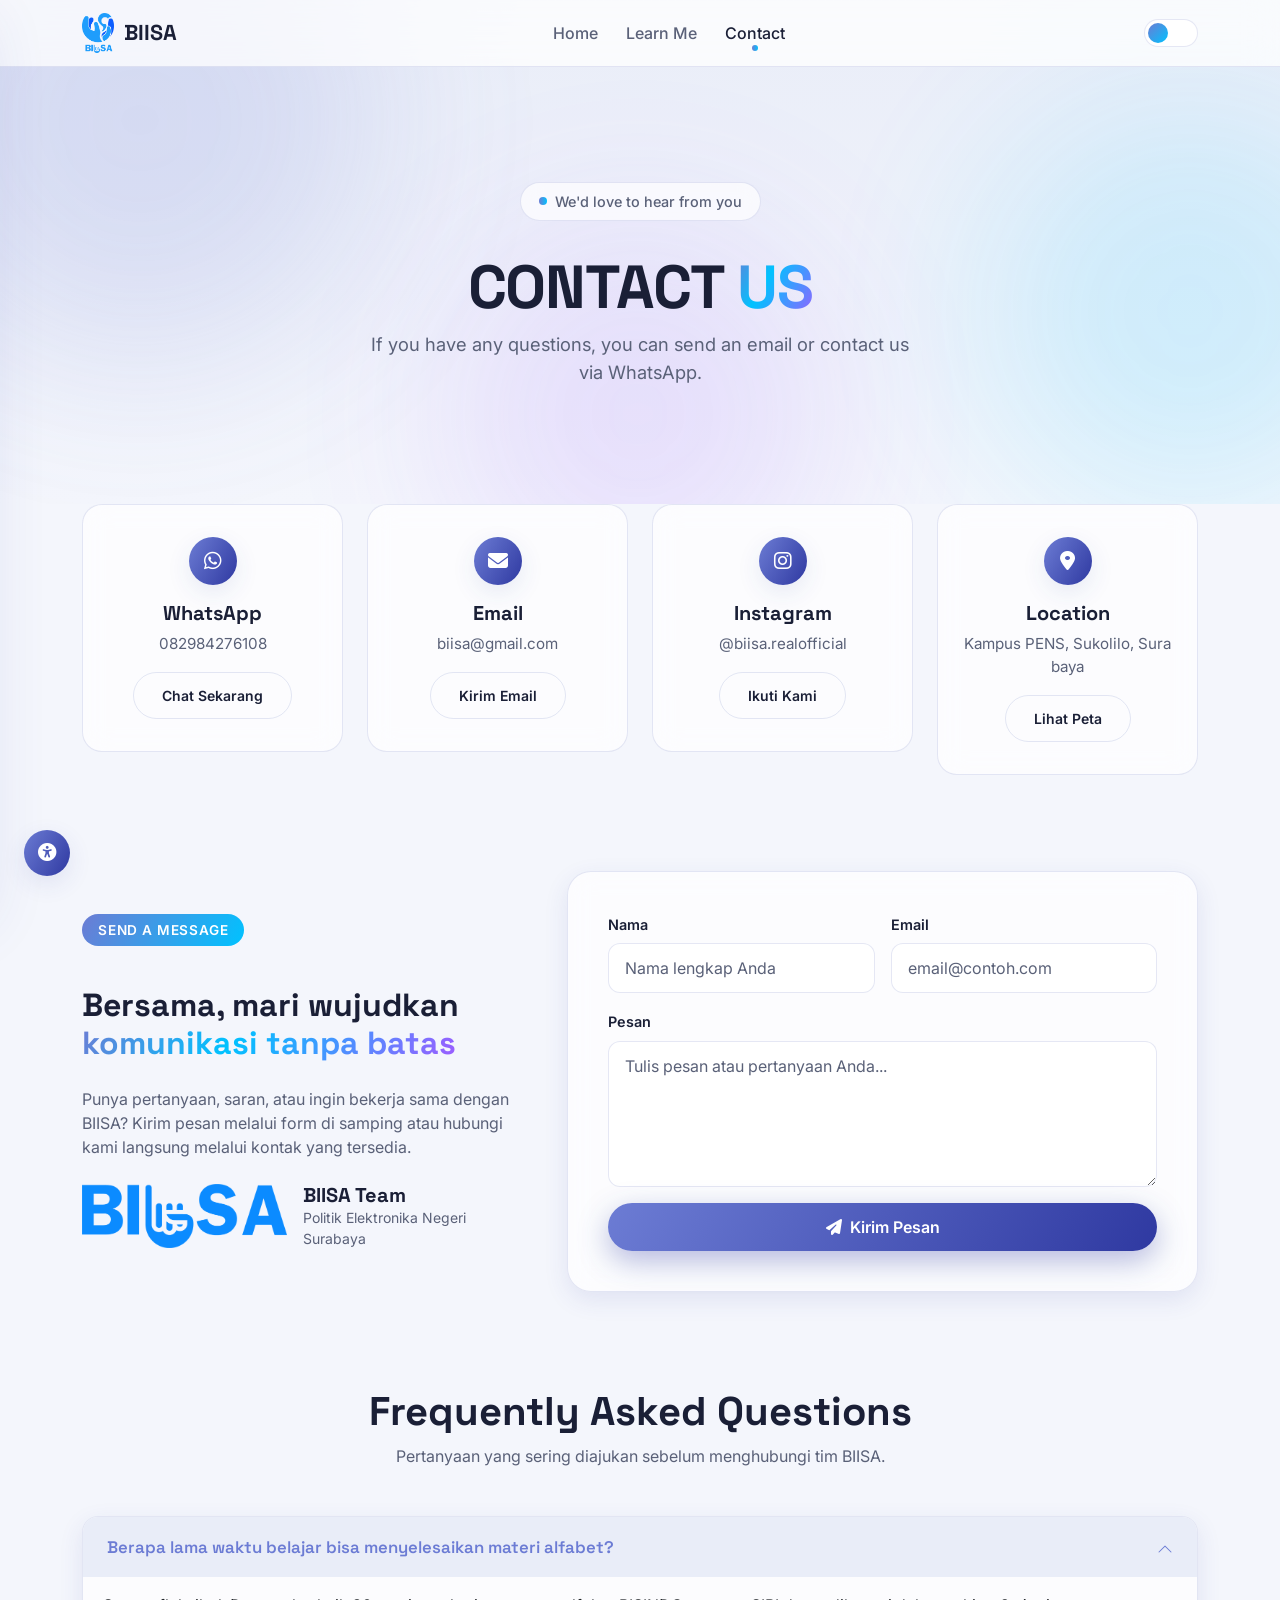
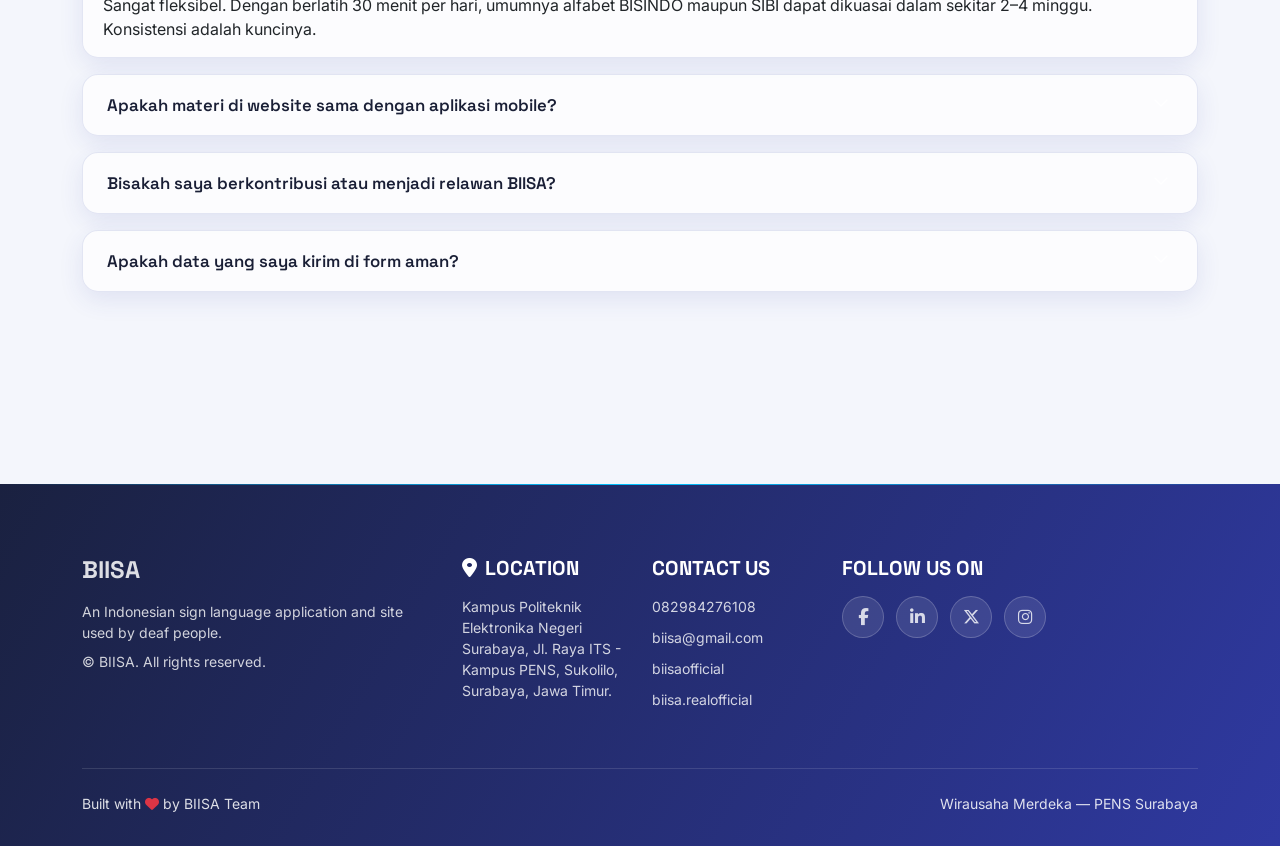
==== commit 801b5456: "upgrade 002" ====
--- a/contact.html
+++ b/contact.html
@@ -4,6 +4,18 @@
   <meta charset="UTF-8">
   <meta name="viewport" content="width=device-width, initial-scale=1.0">
   <title>Contact | BIISA Education</title>
+
+  <!-- Apply accessibility preference early (avoid flash) -->
+  <script>
+    (function () {
+      try {
+        var a = JSON.parse(localStorage.getItem("biisa-access") || "{}");
+        document.documentElement.setAttribute("data-access-font", a.fontScale || "a");
+        if (a.contrast) document.documentElement.setAttribute("data-high-contrast", "");
+        if (a.motion) document.documentElement.setAttribute("data-reduced-motion", "");
+      } catch (e) {}
+    })();
+  </script>
 
   <!-- Bootstrap 5 + Icon + Font -->
   <link href="https://cdn.jsdelivr.net/npm/bootstrap@5.3.3/dist/css/bootstrap.min.css" rel="stylesheet">
--- a/css/style.css
+++ b/css/style.css
@@ -1099,4 +1099,361 @@
   .footer-biisa {
     margin-top: 64px;
   }
-}+}
+
+/* ===== Accessibility settings (applied to root) ===== */
+html[data-access-font="b"] { font-size: 120%; }
+html[data-access-font="c"] { font-size: 140%; }
+
+html[data-high-contrast] {
+  --bg: #ffffff;
+  --bg-soft: #ffffff;
+  --surface: #ffffff;
+  --surface-2: #ffffff;
+  --glass: #ffffff;
+  --border: #000000;
+  --text: #000000;
+  --text-muted: #000000;
+  --shadow: none;
+  --shadow-sm: none;
+  --nav-bg: #ffffff;
+}
+
+html[data-high-contrast][data-theme="dark"] {
+  --bg: #000000;
+  --bg-soft: #000000;
+  --surface: #000000;
+  --surface-2: #000000;
+  --glass: #000000;
+  --border: #ffffff;
+  --text: #ffffff;
+  --text-muted: #eeeeee;
+  --shadow: none;
+  --shadow-sm: none;
+  --nav-bg: #000000;
+}
+
+html[data-reduced-motion] *,
+html[data-reduced-motion] *::before,
+html[data-reduced-motion] *::after {
+  animation: none !important;
+  transition: none !important;
+}
+
+html[data-reduced-motion] {
+  scroll-behavior: auto;
+}
+
+/* ===== Floating accessibility button ===== */
+.access-float {
+  position: fixed;
+  bottom: 24px;
+  left: 24px;
+  width: 46px;
+  height: 46px;
+  border-radius: 50%;
+  border: none;
+  background: linear-gradient(120deg, var(--grad-1), var(--grad-2));
+  color: #fff;
+  font-size: 1.15rem;
+  box-shadow: var(--shadow-sm);
+  cursor: pointer;
+  z-index: 1020;
+  display: flex;
+  align-items: center;
+  justify-content: center;
+  transition: transform 0.25s ease, box-shadow 0.25s ease;
+}
+
+.access-float:hover {
+  transform: translateY(-3px);
+  box-shadow: var(--shadow);
+}
+
+/* ===== Accessibility panel ===== */
+.access-panel {
+  position: fixed;
+  top: 0;
+  left: 0;
+  bottom: 0;
+  width: 300px;
+  max-width: 86vw;
+  background: var(--surface);
+  border-right: 1px solid var(--border);
+  box-shadow: var(--shadow);
+  z-index: 1060;
+  transform: translateX(-105%);
+  transition: transform 0.35s cubic-bezier(0.4, 0, 0.2, 1);
+  display: flex;
+  flex-direction: column;
+}
+
+.access-panel.open {
+  transform: translateX(0);
+}
+
+.access-panel .access-head {
+  display: flex;
+  align-items: center;
+  justify-content: space-between;
+  padding: 18px 20px;
+  border-bottom: 1px solid var(--border);
+  font-family: "Space Grotesk", sans-serif;
+  font-weight: 700;
+  color: var(--text);
+}
+
+.access-panel .access-close {
+  border: none;
+  background: var(--bg-soft);
+  color: var(--text);
+  width: 34px;
+  height: 34px;
+  border-radius: 50%;
+  display: flex;
+  align-items: center;
+  justify-content: center;
+  cursor: pointer;
+}
+
+.access-panel .access-body {
+  padding: 20px;
+  overflow-y: auto;
+}
+
+.access-label {
+  display: block;
+  font-size: 0.85rem;
+  font-weight: 600;
+  color: var(--text-muted);
+  margin: 18px 0 10px;
+  text-transform: uppercase;
+  letter-spacing: 0.05em;
+}
+
+.access-heading {
+  display: flex;
+  align-items: center;
+  gap: 10px;
+  color: var(--text);
+  margin-bottom: 6px;
+}
+
+.access-heading i {
+  color: var(--accent);
+}
+
+/* Text size buttons */
+.access-size {
+  display: flex;
+  align-items: center;
+  border: 1.5px solid var(--border);
+  border-radius: 12px;
+  overflow: hidden;
+}
+
+.access-size button {
+  flex: 1;
+  border: none;
+  background: transparent;
+  color: var(--text);
+  padding: 10px 0;
+  cursor: pointer;
+  font-weight: 600;
+  transition: background 0.25s ease, color 0.25s ease;
+}
+
+.access-size button + button {
+  border-left: 1.5px solid var(--border);
+}
+
+.access-size button[data-size="a"] { font-size: 0.9rem; }
+.access-size button[data-size="b"] { font-size: 1.1rem; }
+.access-size button[data-size="c"] { font-size: 1.3rem; }
+
+.access-size button.active {
+  background: linear-gradient(120deg, var(--grad-1), var(--grad-2));
+  color: #fff;
+}
+
+/* Switch toggle */
+.switch {
+  position: relative;
+  display: inline-flex;
+  align-items: center;
+  gap: 12px;
+  cursor: pointer;
+  color: var(--text);
+  font-weight: 500;
+  font-size: 0.95rem;
+}
+
+.switch input {
+  position: absolute;
+  opacity: 0;
+  width: 0;
+  height: 0;
+}
+
+.switch .track {
+  position: relative;
+  width: 46px;
+  height: 24px;
+  border-radius: 999px;
+  background: var(--bg-soft);
+  border: 1.5px solid var(--border);
+  transition: background 0.3s ease;
+  flex-shrink: 0;
+}
+
+.switch .track::after {
+  content: "";
+  position: absolute;
+  top: 2px;
+  left: 2px;
+  width: 16px;
+  height: 16px;
+  border-radius: 50%;
+  background: var(--text-muted);
+  transition: transform 0.3s ease, background 0.3s ease;
+}
+
+.switch input:checked + .track {
+  background: linear-gradient(120deg, var(--grad-1), var(--grad-2));
+  border-color: transparent;
+}
+
+.switch input:checked + .track::after {
+  transform: translateX(22px);
+  background: #fff;
+}
+
+.access-panel .access-reset {
+  width: 100%;
+  margin-top: 24px;
+}
+
+/* ===== Quiz / Practice mode ===== */
+.quiz-setup-btn {
+  border: 1.5px solid var(--border);
+  background: transparent;
+  color: var(--text-muted);
+  border-radius: 999px;
+  font-weight: 600;
+  font-size: 0.85rem;
+  padding: 8px 18px;
+  transition: all 0.25s ease;
+}
+
+.quiz-setup-btn.active,
+.quiz-setup-btn:hover {
+  background: linear-gradient(120deg, var(--grad-1), var(--grad-2));
+  color: #fff;
+  border-color: transparent;
+  box-shadow: 0 8px 20px rgba(47, 57, 161, 0.3);
+}
+
+.practice-progress {
+  height: 8px;
+  border-radius: 99px;
+  overflow: hidden;
+  background: var(--bg-soft);
+}
+
+.quiz-progress-bar {
+  background: linear-gradient(90deg, var(--grad-1), var(--accent));
+  border-radius: 99px;
+  transition: width 0.4s ease;
+}
+
+.quiz-prompt-img {
+  max-height: 200px;
+  object-fit: contain;
+  filter: drop-shadow(0 14px 24px rgba(47, 57, 161, 0.25));
+}
+
+.quiz-prompt-letter {
+  font-family: "Space Grotesk", sans-serif;
+  font-weight: 700;
+  font-size: clamp(4rem, 10vw, 7rem);
+  line-height: 1;
+  background: linear-gradient(120deg, var(--grad-1), var(--accent));
+  -webkit-background-clip: text;
+  background-clip: text;
+  -webkit-text-fill-color: transparent;
+}
+
+.quiz-opt-btn {
+  width: 100%;
+  border: 2px solid var(--border);
+  background: var(--surface-2);
+  color: var(--text);
+  font-family: "Space Grotesk", sans-serif;
+  font-weight: 700;
+  font-size: 1.6rem;
+  border-radius: 16px;
+  padding: 18px;
+  cursor: pointer;
+  transition: transform 0.2s ease, border-color 0.2s ease, background 0.2s ease, box-shadow 0.2s ease;
+}
+
+.quiz-opt-btn:hover {
+  transform: translateY(-3px);
+  border-color: var(--accent);
+  box-shadow: var(--shadow-sm);
+}
+
+.quiz-opt-btn:disabled {
+  cursor: not-allowed;
+}
+
+.quiz-opt-btn.opt-correct {
+  border-color: #2ecc71;
+  background: rgba(46, 204, 113, 0.15);
+  color: #2ecc71;
+  box-shadow: 0 8px 20px rgba(46, 204, 113, 0.25);
+}
+
+.quiz-opt-btn.opt-wrong {
+  border-color: #e74c3c;
+  background: rgba(231, 76, 60, 0.12);
+  color: #e74c3c;
+}
+
+.quiz-opt-img {
+  padding: 10px;
+}
+
+.quiz-opt-img img {
+  width: 100%;
+  max-height: 110px;
+  object-fit: contain;
+  border-radius: 10px;
+  background: var(--bg);
+}
+
+.quiz-result-icon {
+  width: 84px;
+  height: 84px;
+  margin: 0 auto;
+  border-radius: 50%;
+  background: linear-gradient(135deg, #f9ce3d, #f5a623);
+  display: flex;
+  align-items: center;
+  justify-content: center;
+  font-size: 2.2rem;
+  color: #fff;
+  box-shadow: 0 16px 40px rgba(245, 166, 35, 0.4);
+  animation: pop 0.5s cubic-bezier(0.34, 1.56, 0.64, 1);
+}
+
+@keyframes pop {
+  0% { transform: scale(0.4); opacity: 0; }
+  100% { transform: scale(1); opacity: 1; }
+}
+
+.quiz-result-stars {
+  font-size: 1.6rem;
+  letter-spacing: 6px;
+  margin-bottom: 8px;
+}
